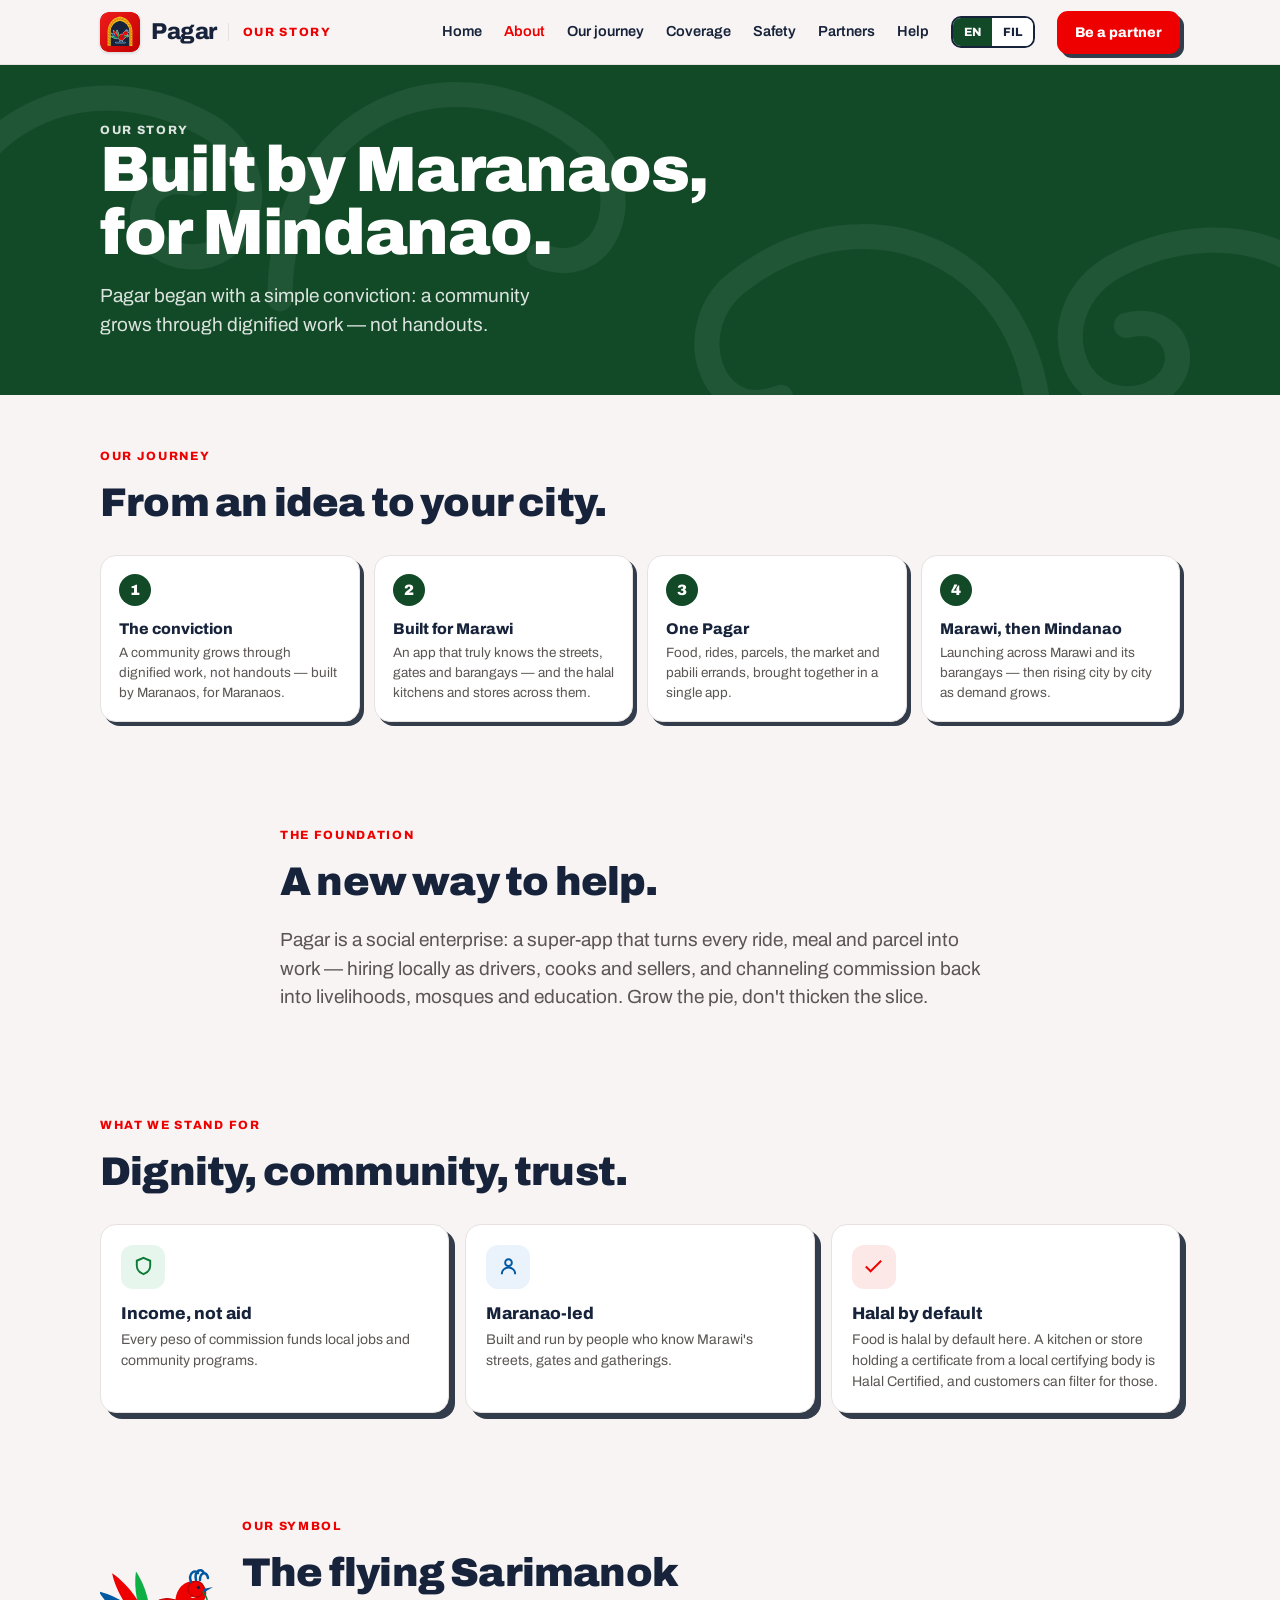
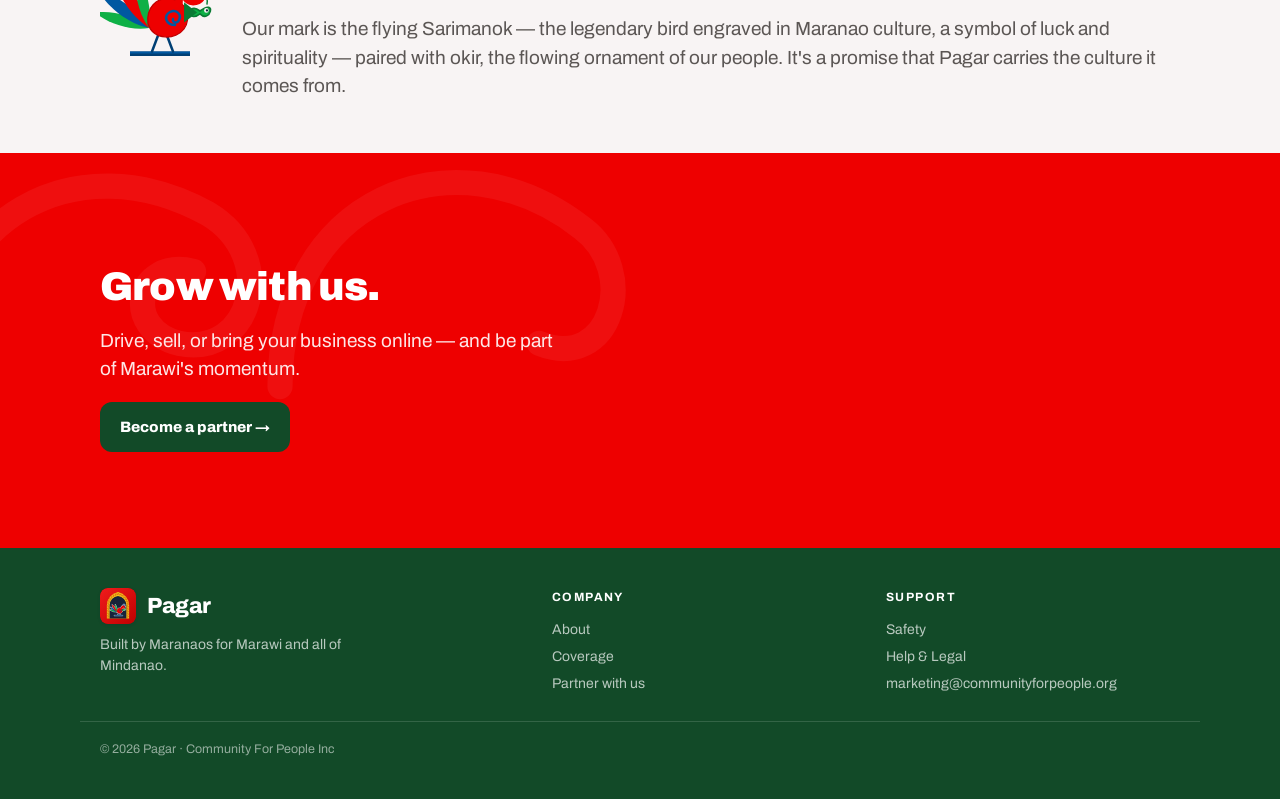
==== about.html @ ba54b7a2 "The site carries the three app icons, and its help text matches the Terms Logo: the header and foote" ====
<!doctype html>
<html lang="en">
<head>
<meta charset="utf-8" />
<meta name="viewport" content="width=device-width, initial-scale=1" />
<meta name="robots" content="index, follow" />
<title>About Pagar — built by Maranaos, for Mindanao</title>
<meta name="description" content="Pagar is a social enterprise super-app born in Marawi — turning every ride and order into dignified income for the community. Our story and mission." />
<!--
  Canonical + social cards. No page on this site had either: a share of any Pagar page
  rendered as a bare URL with no title, description or image, which for a launch being
  promoted on Facebook is the difference between a post that reads as a product and one
  that reads as a link someone pasted.
-->
<link rel="canonical" href="https://community-for-people-inc.github.io/pagar-website/about.html" />
<meta property="og:type" content="website" />
<meta property="og:site_name" content="PAGAR EXPRESS" />
<meta property="og:url" content="https://community-for-people-inc.github.io/pagar-website/about.html" />
<meta property="og:title" content="About Pagar — built by Maranaos, for Mindanao" />
<meta property="og:description" content="Pagar is a social enterprise super-app born in Marawi — turning every ride and order into dignified income for the community. Our story and mission." />
<meta name="twitter:card" content="summary" />
<meta name="twitter:title" content="About Pagar — built by Maranaos, for Mindanao" />
<meta name="twitter:description" content="Pagar is a social enterprise super-app born in Marawi — turning every ride and order into dignified income for the community. Our story and mission." />
<meta property="og:image" content="https://community-for-people-inc.github.io/pagar-website/assets/brand/pagar-icon-512.png" />
<meta property="og:image:alt" content="The PAGAR app icon: the Sarimanok at a torogan doorway" />
<meta name="twitter:image" content="https://community-for-people-inc.github.io/pagar-website/assets/brand/pagar-icon-512.png" />
<link rel="icon" type="image/svg+xml" href="assets/brand/pagar-icon.svg" />
<link rel="icon" type="image/png" sizes="32x32" href="assets/brand/favicon-32.png" />
<link rel="apple-touch-icon" href="assets/brand/apple-touch-icon.png" />
<link rel="preconnect" href="https://fonts.googleapis.com" /><link rel="preconnect" href="https://fonts.gstatic.com" crossorigin />
<link href="https://fonts.googleapis.com/css2?family=Archivo:wght@400;500;600;700;800;900&display=swap" rel="stylesheet" />
<link rel="stylesheet" href="assets/styles.css" />
</head>
<body>
<svg class="sprite" aria-hidden="true">
  <symbol id="sarimanok" viewBox="0 0 240 240">
    <rect x="60" y="205" width="120" height="9" fill="var(--ka-blue-deep)"></rect><rect x="60" y="205" width="120" height="4" fill="var(--ka-blue)"></rect>
    <path d="M118 168 L104 205 M132 168 L146 205" stroke="var(--ka-blue-deep)" stroke-width="5" stroke-linecap="round" fill="none"></path>
    <g transform="translate(98,158)"><g transform="rotate(-74)"><path d="M0,0 C-17,-36 -13,-84 0,-112 C13,-84 17,-36 0,0Z" fill="var(--ka-green)"></path></g><g transform="rotate(-54)"><path d="M0,0 C-18,-40 -14,-92 0,-124 C14,-92 18,-40 0,0Z" fill="var(--ka-blue)"></path></g><g transform="rotate(-34)"><path d="M0,0 C-18,-42 -14,-98 0,-132 C14,-98 18,-42 0,0Z" fill="var(--ka-red)"></path></g><g transform="rotate(-13)"><path d="M0,0 C-16,-38 -12,-86 0,-116 C12,-86 16,-38 0,0Z" fill="var(--ka-green)"></path></g></g>
    <path d="M96 150 C92 118 112 96 142 100 C176 104 182 140 168 160 C152 182 108 184 96 150Z" fill="var(--ka-red)"></path>
    <path d="M96 150 C92 118 112 96 142 100 C176 104 182 140 168 160 C152 182 108 184 96 150Z" fill="none" stroke="var(--ka-red-deep)" stroke-width="2.5"></path>
    <path d="M150 152 C132 152 126 134 140 126 C152 120 164 130 158 142 C154 150 144 148 146 140" fill="none" stroke="var(--ka-blue)" stroke-width="5" stroke-linecap="round"></path>
    <path d="M158 108 C158 88 168 74 184 72 C200 70 208 82 204 94 C200 106 184 108 176 102 C170 98 172 90 178 90" fill="none" stroke="var(--ka-red)" stroke-width="15" stroke-linecap="round"></path>
    <circle cx="192" cy="80" r="16" fill="var(--ka-red)"></circle><circle cx="192" cy="80" r="16" fill="none" stroke="var(--ka-red-deep)" stroke-width="2.5"></circle><circle cx="197" cy="77" r="3.4" fill="var(--ka-ink)"></circle>
    <path d="M182 66 C176 50 188 40 196 48 M192 62 C188 44 202 36 208 48 M200 62 C200 46 214 44 216 58" fill="none" stroke="var(--ka-blue)" stroke-width="5" stroke-linecap="round"></path>
    <path d="M206 80 L226 76 L206 88Z" fill="var(--ka-blue)"></path><path d="M206 86 C214 96 216 104 214 110" fill="none" stroke="var(--ka-green-deep)" stroke-width="3" stroke-linecap="round"></path>
    <g transform="translate(200,124) scale(2.9)"><path d="M0 0 C-9 -7 -9 9 0 2 C7 9 12 -9 0 0Z" fill="var(--ka-green)" stroke="var(--ka-green-deep)" stroke-width="1.1"></path><path d="M-2 1 L-11 -6 L-11 8Z" fill="var(--ka-green-deep)"></path><circle cx="4.4" cy="-0.4" r="1.6" fill="var(--ka-cream)"></circle><circle cx="4.8" cy="-0.4" r="0.8" fill="var(--ka-ink)"></circle></g>
  </symbol>
  <symbol id="okir" viewBox="0 0 100 40"><path d="M2 38 C2 14 22 4 40 14 C50 20 46 34 36 32 C28 30 30 20 38 22 M50 38 C50 12 74 2 92 16 C100 22 96 36 86 32" fill="none" stroke="currentColor" stroke-width="3.5" stroke-linecap="round"></path></symbol>
  <symbol id="sarimanok-flutter" viewBox="0 0 240 240">
    <rect x="60" y="205" width="120" height="9" fill="var(--ka-blue-deep)"></rect><rect x="60" y="205" width="120" height="4" fill="var(--ka-blue)"></rect>
    <path d="M118 168 L104 205 M132 168 L146 205" stroke="var(--ka-blue-deep)" stroke-width="5" stroke-linecap="round" fill="none"></path>
    <g transform="translate(98,158)"><g>
      <animateTransform attributeName="transform" type="rotate" values="-5 0 0;6 0 0;-5 0 0" dur="1.6s" repeatCount="indefinite" calcMode="spline" keyTimes="0;0.5;1" keySplines="0.4 0 0.6 1;0.4 0 0.6 1"></animateTransform>
      <g transform="rotate(-74)"><path d="M0,0 C-17,-36 -13,-84 0,-112 C13,-84 17,-36 0,0Z" fill="var(--ka-green)"></path><path d="M0,-8 C-7,-40 -6,-74 0,-98" stroke="var(--ka-green-deep)" stroke-width="3" fill="none"></path></g>
      <g transform="rotate(-54)"><path d="M0,0 C-18,-40 -14,-92 0,-124 C14,-92 18,-40 0,0Z" fill="var(--ka-blue)"></path><path d="M0,-8 C-8,-44 -7,-82 0,-108" stroke="var(--ka-blue-deep)" stroke-width="3" fill="none"></path></g>
      <g transform="rotate(-34)"><path d="M0,0 C-18,-42 -14,-98 0,-132 C14,-98 18,-42 0,0Z" fill="var(--ka-red)"></path><path d="M0,-8 C-8,-46 -7,-88 0,-116" stroke="var(--ka-red-deep)" stroke-width="3" fill="none"></path></g>
      <g transform="rotate(-13)"><path d="M0,0 C-16,-38 -12,-86 0,-116 C12,-86 16,-38 0,0Z" fill="var(--ka-green)"></path><path d="M0,-8 C-7,-42 -6,-78 0,-102" stroke="var(--ka-green-deep)" stroke-width="3" fill="none"></path></g>
    </g></g>
    <path d="M96 150 C92 118 112 96 142 100 C176 104 182 140 168 160 C152 182 108 184 96 150Z" fill="var(--ka-red)"></path>
    <path d="M96 150 C92 118 112 96 142 100 C176 104 182 140 168 160 C152 182 108 184 96 150Z" fill="none" stroke="var(--ka-red-deep)" stroke-width="2.5"></path>
    <g transform="translate(150,120)"><g>
      <animateTransform attributeName="transform" type="rotate" values="-8 0 0;20 0 0;-8 0 0" dur="0.9s" repeatCount="indefinite" calcMode="spline" keyTimes="0;0.5;1" keySplines="0.35 0 0.5 1;0.35 0 0.5 1"></animateTransform>
      <path d="M0 0 C-30 2 -52 24 -60 54 C-42 46 -24 46 -10 38 C-24 36 -34 32 -20 26 C-6 22 2 12 0 0Z" fill="var(--ka-red-deep)"></path>
      <path d="M-6 8 C-24 16 -40 32 -52 50" stroke="var(--ka-red)" stroke-width="2.5" fill="none" stroke-linecap="round"></path>
    </g></g>
    <path d="M158 108 C158 88 168 74 184 72 C200 70 208 82 204 94 C200 106 184 108 176 102 C170 98 172 90 178 90" fill="none" stroke="var(--ka-red)" stroke-width="15" stroke-linecap="round"></path>
    <circle cx="192" cy="80" r="16" fill="var(--ka-red)"></circle><circle cx="192" cy="80" r="16" fill="none" stroke="var(--ka-red-deep)" stroke-width="2.5"></circle><circle cx="197" cy="77" r="3.4" fill="var(--ka-ink)"></circle>
    <path d="M182 66 C176 50 188 40 196 48 M192 62 C188 44 202 36 208 48 M200 62 C200 46 214 44 216 58" fill="none" stroke="var(--ka-blue)" stroke-width="5" stroke-linecap="round"></path>
    <path d="M206 80 L226 76 L206 88Z" fill="var(--ka-blue)"></path><path d="M206 86 C214 96 216 104 214 110" fill="none" stroke="var(--ka-green-deep)" stroke-width="3" stroke-linecap="round"></path>
    <g transform="translate(200,124) scale(2.9)"><path d="M0 0 C-9 -7 -9 9 0 2 C7 9 12 -9 0 0Z" fill="var(--ka-green)" stroke="var(--ka-green-deep)" stroke-width="1.1"></path><path d="M-2 1 L-11 -6 L-11 8Z" fill="var(--ka-green-deep)"></path><path d="M-4 -2 C-1 -1 -1 3 -4 4" fill="none" stroke="var(--ka-green-deep)" stroke-width="0.8"></path><circle cx="4.4" cy="-0.4" r="1.6" fill="var(--ka-cream)"></circle><circle cx="4.8" cy="-0.4" r="0.8" fill="var(--ka-ink)"></circle></g>
  </symbol>

</svg>

<div class="flybird" aria-hidden="true"><svg viewBox="0 0 240 240"><use href="#sarimanok-flutter"></use></svg></div>

<header class="site"><div class="wrap bar">
  <a class="brand" href="index.html"><img class="brandicon" src="assets/brand/pagar-icon.svg" width="40" height="40" alt="Pagar"><span class="word">Pagar</span><span class="seg">OUR STORY</span></a>
  <nav class="main">
    <a class="navlink" href="index.html" data-en="Home" data-fil="Home">Home</a>
    <a class="navlink" href="about.html" data-en="About" data-fil="Tungkol">About</a>
      <a class="navlink" href="about.html#journey" data-en="Our journey" data-fil="Paglalakbay">Our journey</a>
    <a class="navlink" href="coverage.html" data-en="Coverage" data-fil="Saklaw">Coverage</a>
    <a class="navlink" href="safety.html" data-en="Safety" data-fil="Kaligtasan">Safety</a>
    <a class="navlink" href="partners.html" data-en="Partners" data-fil="Partners">Partners</a>
    <a class="navlink" href="help.html" data-en="Help" data-fil="Tulong">Help</a>
    <div class="langtoggle" role="group" aria-label="Language"><button data-lang="en" aria-pressed="true">EN</button><button data-lang="fil" aria-pressed="false">FIL</button></div>
    <a class="applybtn" href="partners.html#apply" data-en="Be a partner" data-fil="Maging partner">Be a partner</a>
  </nav>
</div></header>

<main>
  <section class="hero ink">
    <div class="okir-bg" aria-hidden="true"><svg><use href="#okir"></use></svg><svg class="two"><use href="#okir"></use></svg></div>
    <div class="wrap inner">
      <div class="eyebrow" style="color:#fff;opacity:.85" data-en="Our story" data-fil="Ang aming kuwento">Our story</div>
      <h1 class="archivo-black" style="max-width:16ch" data-en="Built by Maranaos, for Mindanao." data-fil="Gawa ng mga Maranao, para sa Mindanao.">Built by Maranaos, for Mindanao.</h1>
      <p class="lead" style="color:rgba(255,255,255,.85)" data-en="Pagar began with a simple conviction: a community grows through dignified work — not handouts." data-fil="Nagsimula ang Pagar sa simpleng paniniwala: lumalago ang komunidad sa marangal na trabaho — hindi limos.">Pagar began with a simple conviction: a community grows through dignified work — not handouts.</p>
    </div>
  </section>

  <section class="block" id="journey">
    <div class="wrap">
      <div class="eyebrow" data-en="Our journey" data-fil="Ang aming paglalakbay">Our journey</div>
      <h2 class="sec" data-en="From an idea to your city." data-fil="Mula sa ideya hanggang sa iyong siyudad.">From an idea to your city.</h2>
      <ol class="steps" style="margin-top:22px">
        <li><h4 data-en="The conviction" data-fil="Ang paniniwala">The conviction</h4><p data-en="A community grows through dignified work, not handouts — built by Maranaos, for Maranaos." data-fil="Lumalago ang komunidad sa marangal na trabaho, hindi limos — gawa ng Maranao, para sa Maranao.">A community grows through dignified work, not handouts — built by Maranaos, for Maranaos.</p></li>
        <li><h4 data-en="Built for Marawi" data-fil="Ginawa para sa Marawi">Built for Marawi</h4><p data-en="An app that truly knows the streets, gates and barangays — and the halal kitchens and stores across them." data-fil="App na kabisado ang kalye, gate at barangay — at ang halal na kusina at tindahan sa mga ito.">An app that truly knows the streets, gates and barangays — and the halal kitchens and stores across them.</p></li>
        <li><h4 data-en="One Pagar" data-fil="Isang Pagar">One Pagar</h4><p data-en="Food, rides, parcels, the market and pabili errands, brought together in a single app." data-fil="Pagkain, sakay, padala, palengke at pabili sa isang app.">Food, rides, parcels, the market and pabili errands, brought together in a single app.</p></li>
        <li><h4 data-en="Marawi, then Mindanao" data-fil="Marawi, tapos Mindanao">Marawi, then Mindanao</h4><p data-en="Launching across Marawi and its barangays — then rising city by city as demand grows." data-fil="Ilulunsad sa Marawi at mga barangay — tapos aakyat paisa-isang siyudad.">Launching across Marawi and its barangays — then rising city by city as demand grows.</p></li>
      </ol>
    </div>
  </section>

  <section class="block">
    <div class="wrap" style="max-width:760px">
      <div class="eyebrow" data-en="The foundation" data-fil="Ang pundasyon">The foundation</div>
      <h2 class="sec" data-en="A new way to help." data-fil="Bagong paraan para tumulong.">A new way to help.</h2>
      <p class="lead" style="margin-top:14px;max-width:none" data-en="Pagar is a social enterprise: a super-app that turns every ride, meal and parcel into work — hiring locally as drivers, cooks and sellers, and channeling commission back into livelihoods, mosques and education. Grow the pie, don't thicken the slice." data-fil="Ang Pagar ay social enterprise: isang super-app na ginagawang trabaho ang bawat sakay, pagkain at padala — nagbibigay-trabaho sa lokal bilang driver, kusinero at seller, at ibinabalik ang komisyon sa kabuhayan, mosque at edukasyon. Palakihin ang pie, huwag lang laparin ang hiwa.">Pagar is a social enterprise: a super-app that turns every ride, meal and parcel into work — hiring locally as drivers, cooks and sellers, and channeling commission back into livelihoods, mosques and education. Grow the pie, don't thicken the slice.</p>
    </div>
  </section>

  <section class="block light">
    <div class="wrap">
      <div class="eyebrow" data-en="What we stand for" data-fil="Ang aming paninindigan">What we stand for</div>
      <h2 class="sec" data-en="Dignity, community, trust." data-fil="Dignidad, komunidad, tiwala.">Dignity, community, trust.</h2>
      <div class="grid c3 mt22">
        <div class="card"><div class="ic g"><svg viewBox="0 0 24 24" fill="none" stroke="currentColor" stroke-width="2"><path d="M12 3l7 3v5c0 4.5-3 7.5-7 9-4-1.5-7-4.5-7-9V6z"/></svg></div><h3 data-en="Income, not aid" data-fil="Kita, hindi limos">Income, not aid</h3><p data-en="Every peso of commission funds local jobs and community programs." data-fil="Bawat pisong komisyon ay pumopondo sa lokal na trabaho at programa.">Every peso of commission funds local jobs and community programs.</p></div>
        <div class="card"><div class="ic"><svg viewBox="0 0 24 24" fill="none" stroke="currentColor" stroke-width="2"><circle cx="12" cy="8" r="3.5"/><path d="M5 20a7 7 0 0 1 14 0"/></svg></div><h3 data-en="Maranao-led" data-fil="Pinamumunuan ng Maranao">Maranao-led</h3><p data-en="Built and run by people who know Marawi's streets, gates and gatherings." data-fil="Gawa at pinapatakbo ng mga nakakakilala sa Marawi.">Built and run by people who know Marawi's streets, gates and gatherings.</p></div>
        <!-- 🛑 "Halal Certified" is a PRODUCT STATUS, not a description — a merchant earns it by
             holding a certificate from a local certifying body, and the app has a "Halal Certified only"
             filter built on it. Owner, 2026-09-23: keep it in English in every language. Do NOT translate
             it in data-fil (no "sertipikadong halal", no "beripikado"). The surrounding sentence is
             translated as normal; only the status name is fixed. -->
        <div class="card"><div class="ic r"><svg viewBox="0 0 24 24" fill="none" stroke="currentColor" stroke-width="2"><path d="M20 6 9 17l-5-5"/></svg></div><h3 data-en="Halal by default" data-fil="Halal bilang default">Halal by default</h3><p data-en="Food is halal by default here. A kitchen or store holding a certificate from a local certifying body is Halal Certified, and customers can filter for those." data-fil="Halal ang pagkain dito bilang default. Ang kusina o tindahan na may sertipiko mula sa lokal na certifying body ay Halal Certified, at maaari itong i-filter ng customer.">Food is halal by default here. A kitchen or store holding a certificate from a local certifying body is Halal Certified, and customers can filter for those.</p></div>
      </div>
    </div>
  </section>

  <section class="block">
    <div class="wrap" style="display:flex;gap:22px;align-items:center;flex-wrap:wrap">
      <svg width="120" height="120" style="flex:0 0 auto" aria-label="Sarimanok"><use href="#sarimanok"></use></svg>
      <div style="flex:1;min-width:260px">
        <div class="eyebrow" data-en="Our symbol" data-fil="Ang aming simbolo">Our symbol</div>
        <h2 class="sec" data-en="The flying Sarimanok" data-fil="Ang lumilipad na Sarimanok">The flying Sarimanok</h2>
        <p class="lead" style="margin-top:12px;max-width:none" data-en="Our mark is the flying Sarimanok — the legendary bird engraved in Maranao culture, a symbol of luck and spirituality — paired with okir, the flowing ornament of our people. It's a promise that Pagar carries the culture it comes from." data-fil="Ang aming simbolo ay ang lumilipad na Sarimanok — ang maalamat na ibong nakaukit sa kultura ng Maranao, sagisag ng suwerte at espirituwalidad — kasama ang okir, ang tradisyunal na disenyo ng aming lahi. Pangako ito na dala ng Pagar ang kultura nito.">Our mark is the flying Sarimanok — the legendary bird engraved in Maranao culture, a symbol of luck and spirituality — paired with okir, the flowing ornament of our people. It's a promise that Pagar carries the culture it comes from.</p>
      </div>
    </div>
  </section>

  <section class="hero red block">
    <div class="okir-bg" aria-hidden="true"><svg><use href="#okir"></use></svg></div>
    <div class="wrap inner" style="padding:44px 20px">
      <h2 class="sec" style="color:#fff" data-en="Grow with us." data-fil="Lumago kasama kami.">Grow with us.</h2>
      <p class="lead" style="color:rgba(255,255,255,.9);margin-top:10px" data-en="Drive, sell, or bring your business online — and be part of Marawi's momentum." data-fil="Magmaneho, magbenta, o dalhin ang negosyo online — maging bahagi ng paglago ng Marawi.">Drive, sell, or bring your business online — and be part of Marawi's momentum.</p>
      <p style="margin-top:18px"><a class="btn btn-ink" href="partners.html#apply" data-en="Become a partner →" data-fil="Maging partner →">Become a partner →</a></p>
    </div>
  </section>
</main>

<footer class="site">
  <div class="wrap cols">
    <div><div class="brand" style="margin-bottom:10px"><img class="brandicon" src="assets/brand/pagar-icon.svg" width="36" height="36" alt="Pagar"><span class="word">Pagar</span></div><p style="max-width:32ch" data-en="Built by Maranaos for Marawi and all of Mindanao." data-fil="Gawa ng mga Maranao para sa Marawi at buong Mindanao.">Built by Maranaos for Marawi and all of Mindanao.</p></div>
    <div><h5 data-en="Company" data-fil="Kompanya">Company</h5><a href="about.html" data-en="About" data-fil="Tungkol">About</a><a href="coverage.html" data-en="Coverage" data-fil="Saklaw">Coverage</a><a href="partners.html" data-en="Partner with us" data-fil="Maging partner">Partner with us</a></div>
    <div><h5 data-en="Support" data-fil="Suporta">Support</h5><a href="safety.html" data-en="Safety" data-fil="Kaligtasan">Safety</a><a href="help.html" data-en="Help & Legal" data-fil="Tulong at Legal">Help &amp; Legal</a><a href="mailto:marketing@communityforpeople.org?subject=PAGAR%20EXPRESS%20enquiry">marketing@communityforpeople.org</a></div>
  </div>
  <div class="wrap legal"><span>© 2026 Pagar · Community For People Inc</span></div>
</footer>
<script src="assets/pagar.js"></script>
</body>
</html>
---- assets/styles.css ----
/* ===========================================================================
   PAGAR website — shared brand stylesheet (single source of truth).
   Identity preserved from marketing's design: Sarimanok + okir, Archivo,
   red-dominant palette, hard offset shadows. Used by every page.
   =========================================================================== */
:root{
  --ka-bg:#f3f2f2; --ka-cream:#f8f4f4; --ka-ink:#17233a; --ka-ink-soft:#5b5654; --ka-forest:#124a28; --ka-gold:#f4b60e;
  --ka-line:#e7e2e0; --ka-blue:#0058a1; --ka-blue-deep:#003f74;
  --ka-green:#0eb046; --ka-green-deep:#0a7a34; --ka-red:#ee0000; --ka-red-deep:#c00000;
  --ka-orange:#f8643a; /* okir orange, sampled from the Sarimanok Sports Stadium mural, Marawi */
  --sh:6px 6px 0 rgba(17,29,45,.85); --sh-sm:4px 4px 0 rgba(17,29,45,.85);
  --maxw:1120px; font-synthesis:none;
}
*{box-sizing:border-box;margin:0;padding:0}
html{-webkit-text-size-adjust:100%;scroll-behavior:smooth}
body{font-family:"Archivo",system-ui,-apple-system,Segoe UI,Roboto,sans-serif;color:var(--ka-ink);background:var(--ka-cream);line-height:1.5;-webkit-font-smoothing:antialiased}
svg.sprite{position:absolute;width:0;height:0;overflow:hidden}
img{max-width:100%;display:block}
a{color:inherit}
.wrap{width:100%;max-width:var(--maxw);margin:0 auto;padding:0 20px}
.hidden{display:none!important}
.archivo-black{font-weight:900;letter-spacing:-.02em;line-height:.98;text-wrap:balance}
.eyebrow{text-transform:uppercase;letter-spacing:.14em;font-size:12px;font-weight:800;color:var(--ka-red)}
.eyebrow.blue{color:var(--ka-blue)} .eyebrow.green{color:var(--ka-green-deep)}
h2.sec{font-weight:900;font-size:clamp(26px,4.4vw,40px);letter-spacing:-.02em;margin-top:8px;text-wrap:balance}
p.lead{font-size:clamp(16px,2.3vw,19px);color:var(--ka-ink-soft);max-width:46ch}
.center{text-align:center} .mt8{margin-top:8px} .mt22{margin-top:22px}

/* header */
header.site{position:sticky;top:0;z-index:50;background:var(--ka-cream);border-bottom:1px solid var(--ka-line)}
.bar{display:flex;align-items:center;gap:14px;height:64px}
.brand{display:flex;align-items:center;gap:11px;text-decoration:none}
.brand .word{font-weight:800;font-size:23px;letter-spacing:-.02em;color:var(--ka-ink)}
.brand .seg{color:var(--ka-red);font-weight:800;font-size:12px;letter-spacing:.14em;padding-left:14px;border-left:1px solid var(--ka-line)}
nav.main{margin-left:auto;display:flex;align-items:center;gap:22px}
nav.main a.navlink{text-decoration:none;color:var(--ka-ink);font-weight:600;font-size:14.5px}
nav.main a.navlink:hover{color:var(--ka-red)}
nav.main a.navlink[aria-current]{color:var(--ka-red)}
.applybtn{background:var(--ka-red);color:#fff;text-decoration:none;font-weight:800;font-size:14px;padding:11px 18px;border-radius:11px;box-shadow:var(--sh-sm)}
.langtoggle{display:inline-flex;border:2px solid var(--ka-ink);border-radius:10px;overflow:hidden}
.langtoggle button{border:0;background:#fff;padding:7px 11px;font-weight:800;font-size:12px;cursor:pointer;color:var(--ka-ink);font-family:inherit}
.langtoggle button[aria-pressed="true"]{background:var(--ka-forest);color:#fff}
@media (max-width:900px){nav.main .navlink,.brand .seg{display:none}}

/* buttons */
.btn{border:0;cursor:pointer;font-family:inherit;font-weight:800;font-size:15px;padding:14px 20px;border-radius:12px;text-decoration:none;display:inline-block}
.btn-red{background:var(--ka-red);color:#fff;box-shadow:var(--sh-sm)}
.btn-ink{background:var(--ka-forest);color:#fff}
.btn-ghost{background:#fff;color:var(--ka-ink);border:2px solid var(--ka-line)}
.bigcta{display:inline-block;background:var(--ka-red);color:#fff;text-decoration:none;font-weight:800;font-size:16px;padding:15px 26px;border-radius:13px;box-shadow:var(--sh);border:0;cursor:pointer;font-family:inherit}

/* hero variants */
.hero{position:relative;overflow:hidden}
.hero.ink{background:var(--ka-forest);color:#fff}
.hero.red{background:var(--ka-red);color:#fff}
.hero .okir-bg{position:absolute;inset:0;color:rgba(255,255,255,.06);pointer-events:none}
.hero .okir-bg svg{position:absolute;width:720px;height:288px;left:-80px;top:-40px}
.hero .okir-bg svg.two{left:auto;right:-120px;top:auto;bottom:-60px;transform:scaleX(-1)}
.hero .inner{position:relative;padding:56px 20px}
.hero h1{font-size:clamp(34px,7vw,64px)}
.hero .lead{margin-top:18px;color:rgba(255,255,255,.85);max-width:42ch}
.pill{display:inline-flex;align-items:center;gap:8px;background:rgba(255,255,255,.14);border:1px solid rgba(255,255,255,.2);color:#fff;border-radius:999px;padding:7px 14px;font-size:12px;font-weight:800;letter-spacing:.1em;text-transform:uppercase}
.pill .dot{width:8px;height:8px;border-radius:99px;background:#fff;animation:pulse 2s infinite}
@keyframes pulse{0%,100%{opacity:1}50%{opacity:.35}}
.highlight{background:var(--ka-forest);color:#fff;padding:2px 8px;box-decoration-break:clone;-webkit-box-decoration-break:clone}
.hero.red .highlight{background:var(--ka-forest)}

/* stat row */
.stats{display:flex;gap:0;margin-top:30px;flex-wrap:wrap}
.stats .stat{padding-right:26px;margin-right:26px;border-right:1px solid rgba(255,255,255,.18)}
.stats .stat:last-child{border-right:0}
.stats .n{font-weight:900;font-size:30px;letter-spacing:-.02em}
.stats .l{text-transform:uppercase;letter-spacing:.1em;font-size:11px;color:rgba(255,255,255,.66);font-weight:700;margin-top:2px}
.stats.dark .l{color:var(--ka-ink-soft)} .stats.dark .stat{border-color:var(--ka-line)}

/* sections + cards */
section.block{padding:52px 0}
section.light{background:var(--ka-cream)}
section.white{background:#fff}
.grid{display:grid;gap:16px}
@media (min-width:640px){.grid.c2{grid-template-columns:1fr 1fr}.grid.c3{grid-template-columns:repeat(3,1fr)}.grid.c4{grid-template-columns:repeat(4,1fr)}.grid.c5{grid-template-columns:repeat(3,1fr)}}
@media (min-width:1024px){.grid.c5{grid-template-columns:repeat(5,1fr)}}
.card{background:#fff;border:1px solid var(--ka-line);border-radius:16px;padding:20px;box-shadow:var(--sh)}
.card .ic{width:44px;height:44px;border-radius:12px;display:grid;place-items:center;margin-bottom:12px;background:#eaf2fb;color:var(--ka-blue)}
.card .ic.g{background:#e7f6ec;color:var(--ka-green-deep)} .card .ic.r{background:#fde8e8;color:var(--ka-red)}
.card .ic svg{width:23px;height:23px}
.card h3{font-weight:800;font-size:17px;margin-bottom:3px}
.card p{color:var(--ka-ink-soft);font-size:14px}
/* App icons: direction E "Sarimanok journeys" (3 Nov 2026), built by delivery-app scripts/export-app-icons.py. */
.brandicon{display:block;flex:0 0 auto;border-radius:22%;box-shadow:0 1px 3px rgba(23,35,58,.18)}
.appcard{display:flex;gap:16px;align-items:flex-start;background:#fff;border:1px solid var(--ka-line);border-radius:20px;padding:18px;box-shadow:var(--sh)}
.appcard img{flex:0 0 auto;width:88px;height:88px;border-radius:22%;box-shadow:0 6px 16px rgba(23,35,58,.2)}
.appcard b{display:block;font-weight:900;font-size:18px;letter-spacing:-.01em}
.appcard .who{display:block;margin-top:2px;font-size:11.5px;font-weight:800;letter-spacing:.12em;text-transform:uppercase}
.appcard .who.r{color:var(--ka-red)} .appcard .who.b{color:var(--ka-blue)} .appcard .who.g{color:var(--ka-green-deep)}
.appcard p{color:var(--ka-ink-soft);font-size:14px;margin-top:6px}
.appcard a{display:inline-block;margin-top:8px;font-weight:800;font-size:14px;color:var(--ka-ink)}
/* Service tiles (assets/services/*.svg) on a white card, the only ground the tiles' white ring blends
   into. Tile beside the text on phones, above it from 640px. */
.svc{display:flex;align-items:center;gap:16px;background:#fff;color:var(--ka-ink);border:1px solid var(--ka-line);border-radius:20px;padding:14px;box-shadow:var(--sh)}
.svc .tile{display:block;flex:none;width:96px;height:96px}
.svc b{font-weight:800;font-size:19px;letter-spacing:-.015em} .svc span{display:inline-block;margin-top:2px;font-size:13px;color:var(--ka-ink-soft)}
@media (min-width:640px){.svc{flex-direction:column;gap:14px;text-align:center;padding:14px 14px 20px}.svc .tile{width:120px;height:120px}.svc b{font-size:21px}}

/* steps / reqs / list ticks */
ol.steps{list-style:none;counter-reset:s;display:grid;gap:14px}
@media (min-width:760px){ol.steps{grid-template-columns:repeat(4,1fr)}}
ol.steps li{counter-increment:s;background:#fff;border:1px solid var(--ka-line);border-radius:16px;padding:18px;box-shadow:var(--sh-sm)}
ol.steps li::before{content:counter(s);display:grid;place-items:center;width:32px;height:32px;border-radius:99px;background:var(--ka-forest);color:#fff;font-weight:900;font-size:15px;margin-bottom:11px}
ol.steps li h4{font-weight:800;font-size:15.5px} ol.steps li p{color:var(--ka-ink-soft);font-size:13.5px;margin-top:2px}
ul.reqs{list-style:none;display:grid;gap:12px} @media (min-width:640px){ul.reqs{grid-template-columns:1fr 1fr}}
ul.reqs li,ul.checks li{display:flex;gap:13px;align-items:flex-start;background:#fff;border:1px solid var(--ka-line);border-radius:12px;padding:14px 16px;box-shadow:var(--sh-sm)}
.tick{flex:0 0 auto;width:26px;height:26px;border-radius:8px;background:var(--ka-green);display:grid;place-items:center}
.tick svg{width:15px;height:15px;color:#fff}
ul.reqs b,ul.checks b{display:block;font-size:15px;font-weight:800} ul.reqs span,ul.checks span{color:var(--ka-ink-soft);font-size:13px}
.note{margin-top:16px;background:#fff7e6;border:1px solid #f3ddad;color:#7a5b12;border-radius:12px;padding:13px 15px;font-size:14px}

/* testimonials */
.tgrid{display:grid;gap:18px} @media (min-width:720px){.tgrid{grid-template-columns:1fr 1fr}}
.tcard{position:relative;background:#fff;border:1px solid var(--ka-line);border-radius:16px;padding:24px;box-shadow:var(--sh);overflow:hidden}
.tcard .okir-wm{position:absolute;right:-30px;bottom:-24px;width:220px;color:rgba(18,74,40,.06);pointer-events:none}
.tcard .qm{font-weight:900;font-size:44px;line-height:.6;color:var(--ka-red)}
.tcard p{font-size:18px;font-weight:600;margin:8px 0 16px;text-wrap:pretty}
.tcard .who{display:flex;align-items:center;gap:10px}
.tcard .who svg{width:28px;height:28px}
.tcard .who b{font-weight:800;font-size:14.5px;display:block} .tcard .who span{color:var(--ka-ink-soft);font-size:13px}

/* FAQ / accordion */
details.faq{background:#fff;border:1px solid var(--ka-line);border-radius:12px;padding:2px 18px;margin-bottom:10px;box-shadow:var(--sh-sm)}
details.faq summary{cursor:pointer;list-style:none;font-weight:800;font-size:15.5px;padding:15px 0;display:flex;justify-content:space-between;gap:12px;align-items:center}
details.faq summary::-webkit-details-marker{display:none}
details.faq .chev{color:var(--ka-red);transition:transform .2s}
details.faq[open] .chev{transform:rotate(180deg)}
details.faq p{padding:0 0 16px;color:var(--ka-ink-soft);font-size:14.5px}

/* simple input (waitlist / coverage) */
.inrow{display:flex;gap:10px;flex-wrap:wrap;max-width:520px}
.inrow input{flex:1;min-width:180px;font-family:inherit;font-size:16px;border:2px solid var(--ka-ink);border-radius:12px;padding:13px 14px;background:#fff;color:var(--ka-ink);outline:none}
.fine{font-size:12.5px;color:rgba(255,255,255,.7);margin-top:10px} .fine.dark{color:var(--ka-ink-soft)}
.okmsg{margin-top:12px;font-weight:700}

/* footer */
footer.site{background:var(--ka-forest);color:rgba(255,255,255,.7);padding:40px 0;font-size:14px}
footer.site .cols{display:grid;gap:22px 40px;grid-template-columns:1fr}
@media (min-width:720px){footer.site .cols{grid-template-columns:1.4fr 1fr 1fr}}
footer.site .word{color:#fff;font-weight:800;font-size:22px;letter-spacing:-.02em}
footer.site h5{color:#fff;font-size:12px;text-transform:uppercase;letter-spacing:.12em;margin-bottom:10px}
footer.site a{color:rgba(255,255,255,.7);text-decoration:none;display:block;padding:3px 0}
footer.site a:hover{color:#fff}
footer.site .legal{margin-top:24px;padding-top:18px;border-top:1px solid rgba(255,255,255,.14);font-size:12.5px;color:rgba(255,255,255,.55)}

/* fly-across Sarimanok intro (all pages) */
@keyframes kaFly{0%{transform:translate(-24vw,42vh) rotate(-8deg) scale(.7);opacity:0}12%{opacity:1}28%{transform:translate(20vw,14vh) rotate(4deg) scale(1)}52%{transform:translate(50vw,40vh) rotate(-3deg) scale(1.05)}76%{transform:translate(80vw,12vh) rotate(5deg) scale(1)}92%{opacity:1}100%{transform:translate(122vw,36vh) rotate(-6deg) scale(.72);opacity:0}}
.flybird{position:fixed;top:0;left:0;width:118px;height:118px;z-index:70;pointer-events:none;opacity:0;animation:kaFly 5.6s cubic-bezier(.4,0,.6,1) .4s infinite}
@media(prefers-reduced-motion:reduce){.flybird{display:none}}
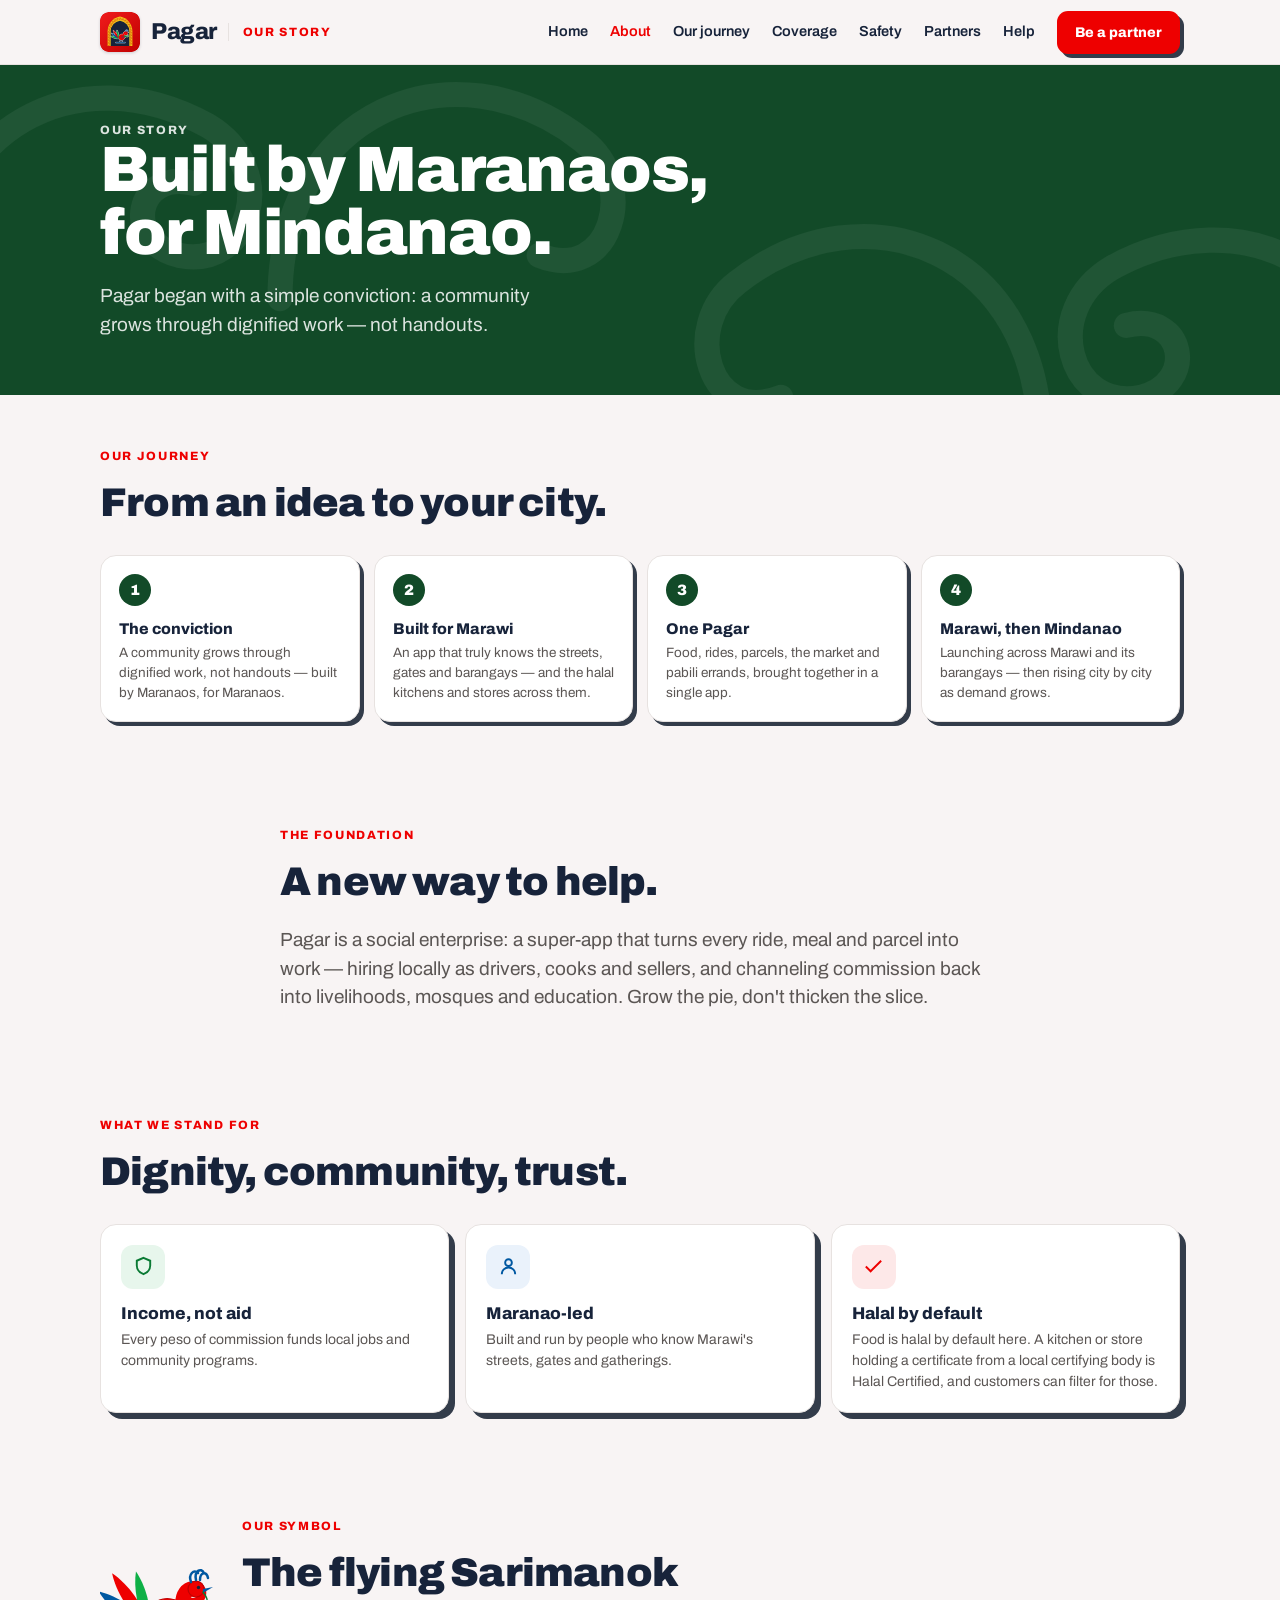
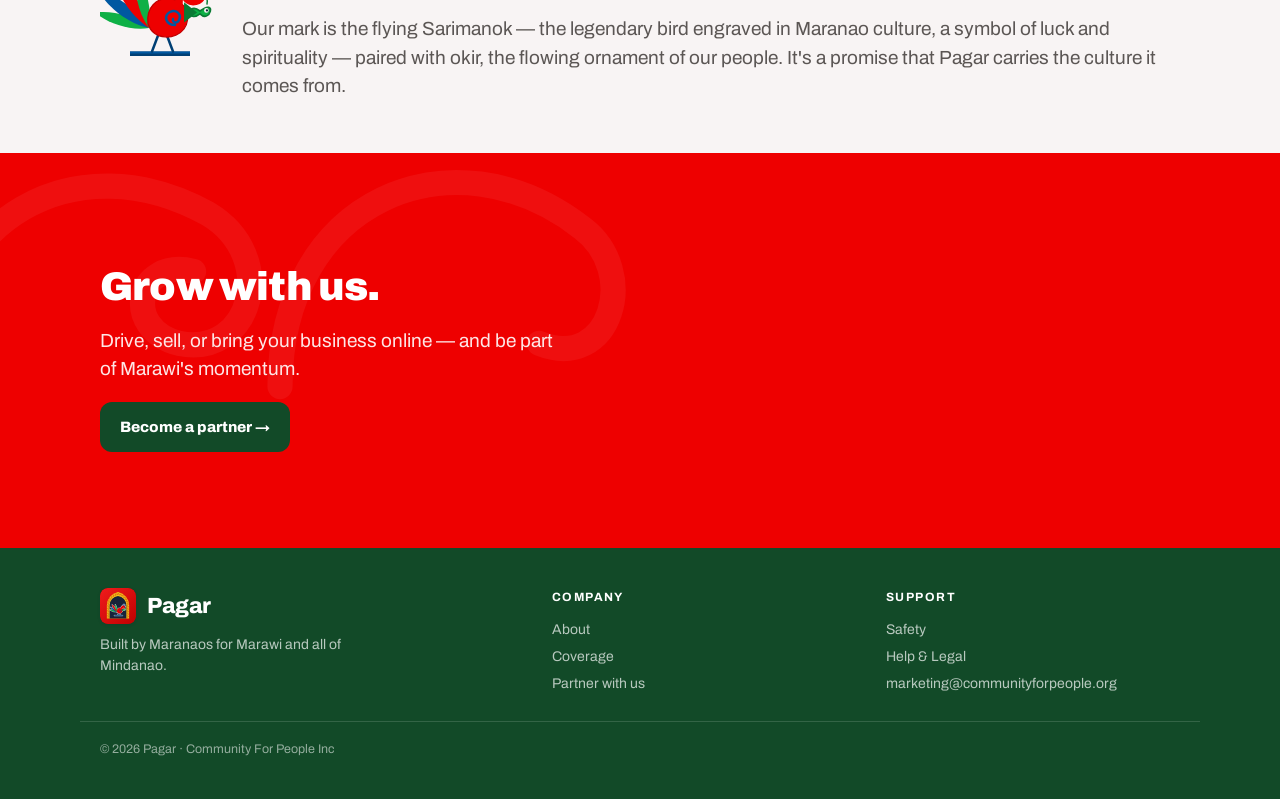
==== commit 23ed5228: "partners.html#apply opens on the form heading, not under the header partners.html carries its own in" ====
--- a/about.html
+++ b/about.html
@@ -168,5 +168,6 @@
   <div class="wrap legal"><span>© 2026 Pagar · Community For People Inc</span></div>
 </footer>
 <script src="assets/pagar.js"></script>
+<script src="assets/hash-target.js"></script>
 </body>
 </html>
--- a/assets/styles.css
+++ b/assets/styles.css
@@ -12,7 +12,7 @@
   --maxw:1120px; font-synthesis:none;
 }
 *{box-sizing:border-box;margin:0;padding:0}
-html{-webkit-text-size-adjust:100%;scroll-behavior:smooth}
+html{-webkit-text-size-adjust:100%;scroll-behavior:smooth;scroll-padding-top:72px} /* header.site is sticky and 65px tall: every #anchor jump stops below it */
 body{font-family:"Archivo",system-ui,-apple-system,Segoe UI,Roboto,sans-serif;color:var(--ka-ink);background:var(--ka-cream);line-height:1.5;-webkit-font-smoothing:antialiased}
 svg.sprite{position:absolute;width:0;height:0;overflow:hidden}
 img{max-width:100%;display:block}
@@ -40,6 +40,7 @@
 .langtoggle{display:inline-flex;border:2px solid var(--ka-ink);border-radius:10px;overflow:hidden}
 .langtoggle button{border:0;background:#fff;padding:7px 11px;font-weight:800;font-size:12px;cursor:pointer;color:var(--ka-ink);font-family:inherit}
 .langtoggle button[aria-pressed="true"]{background:var(--ka-forest);color:#fff}
+html:not(.fil-on) .langtoggle{display:none} /* FIL_ON in pagar.js */
 @media (max-width:900px){nav.main .navlink,.brand .seg{display:none}}
 
 /* buttons */
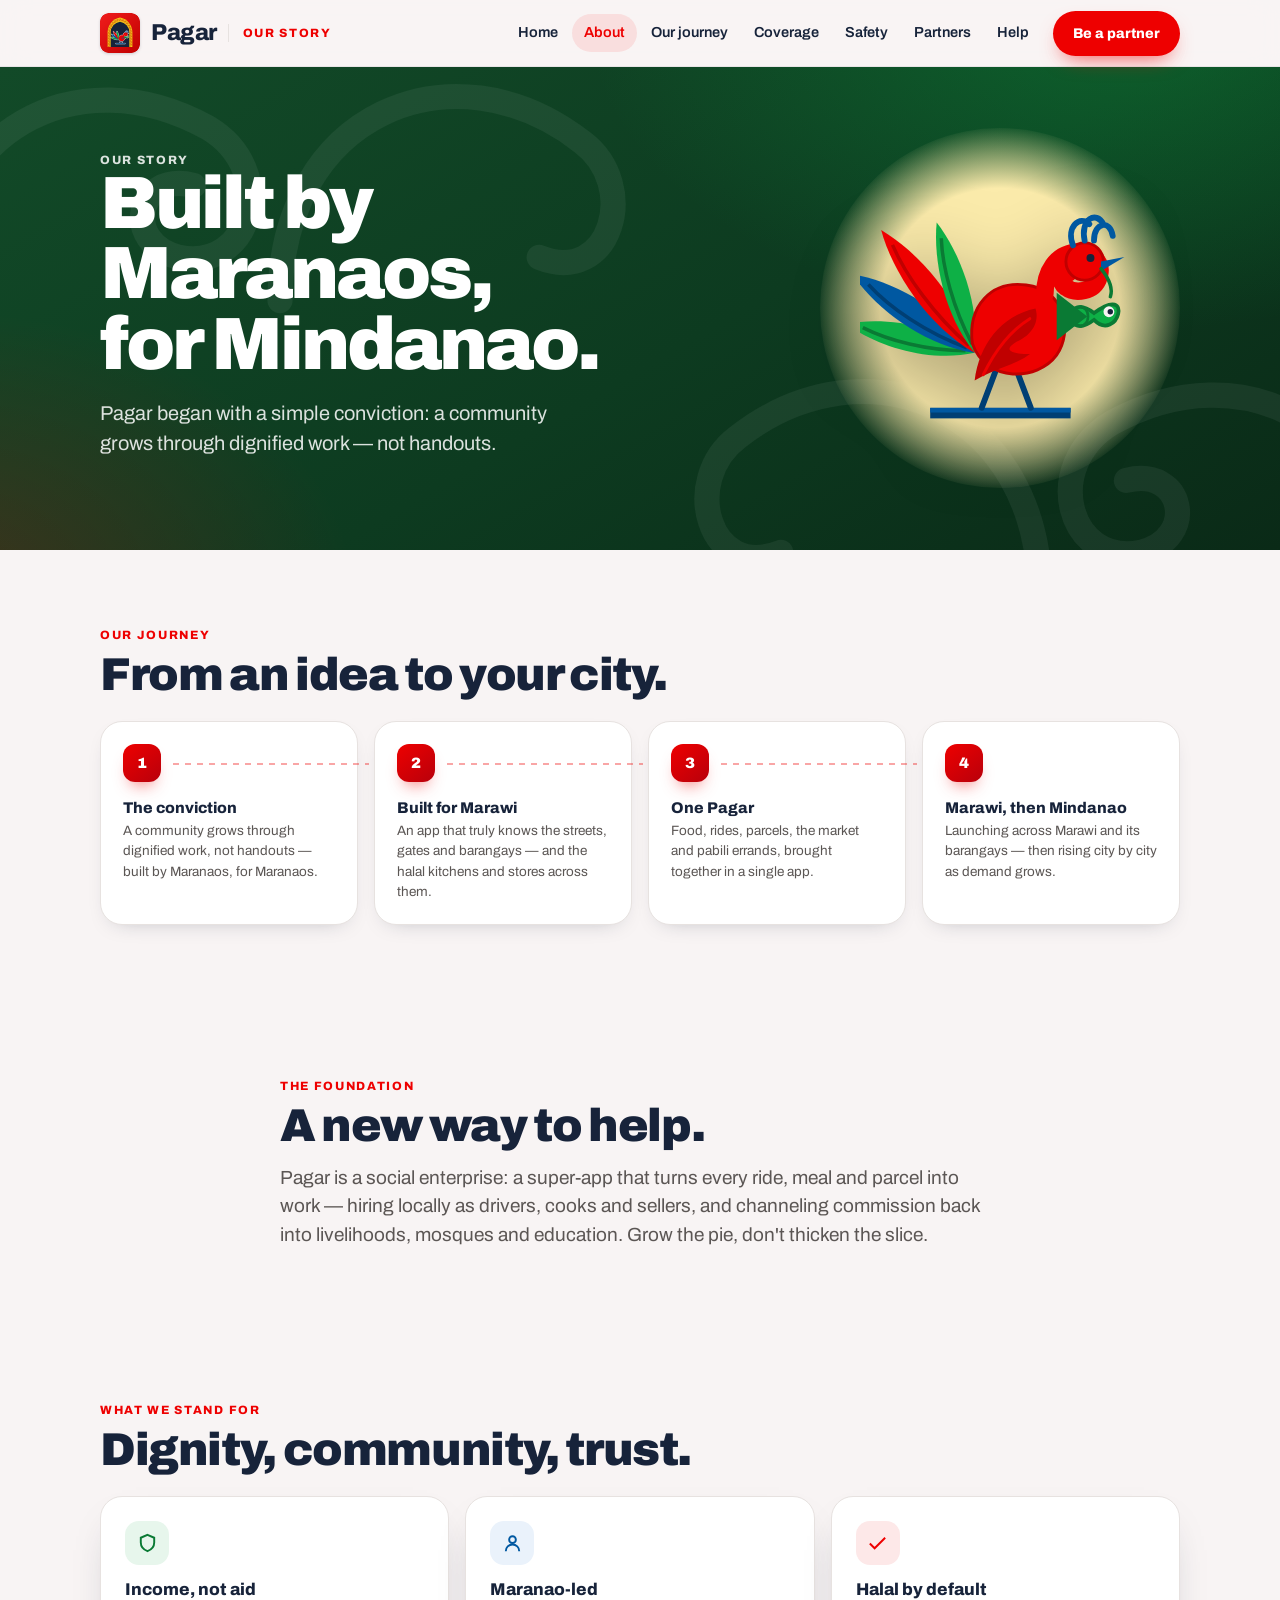
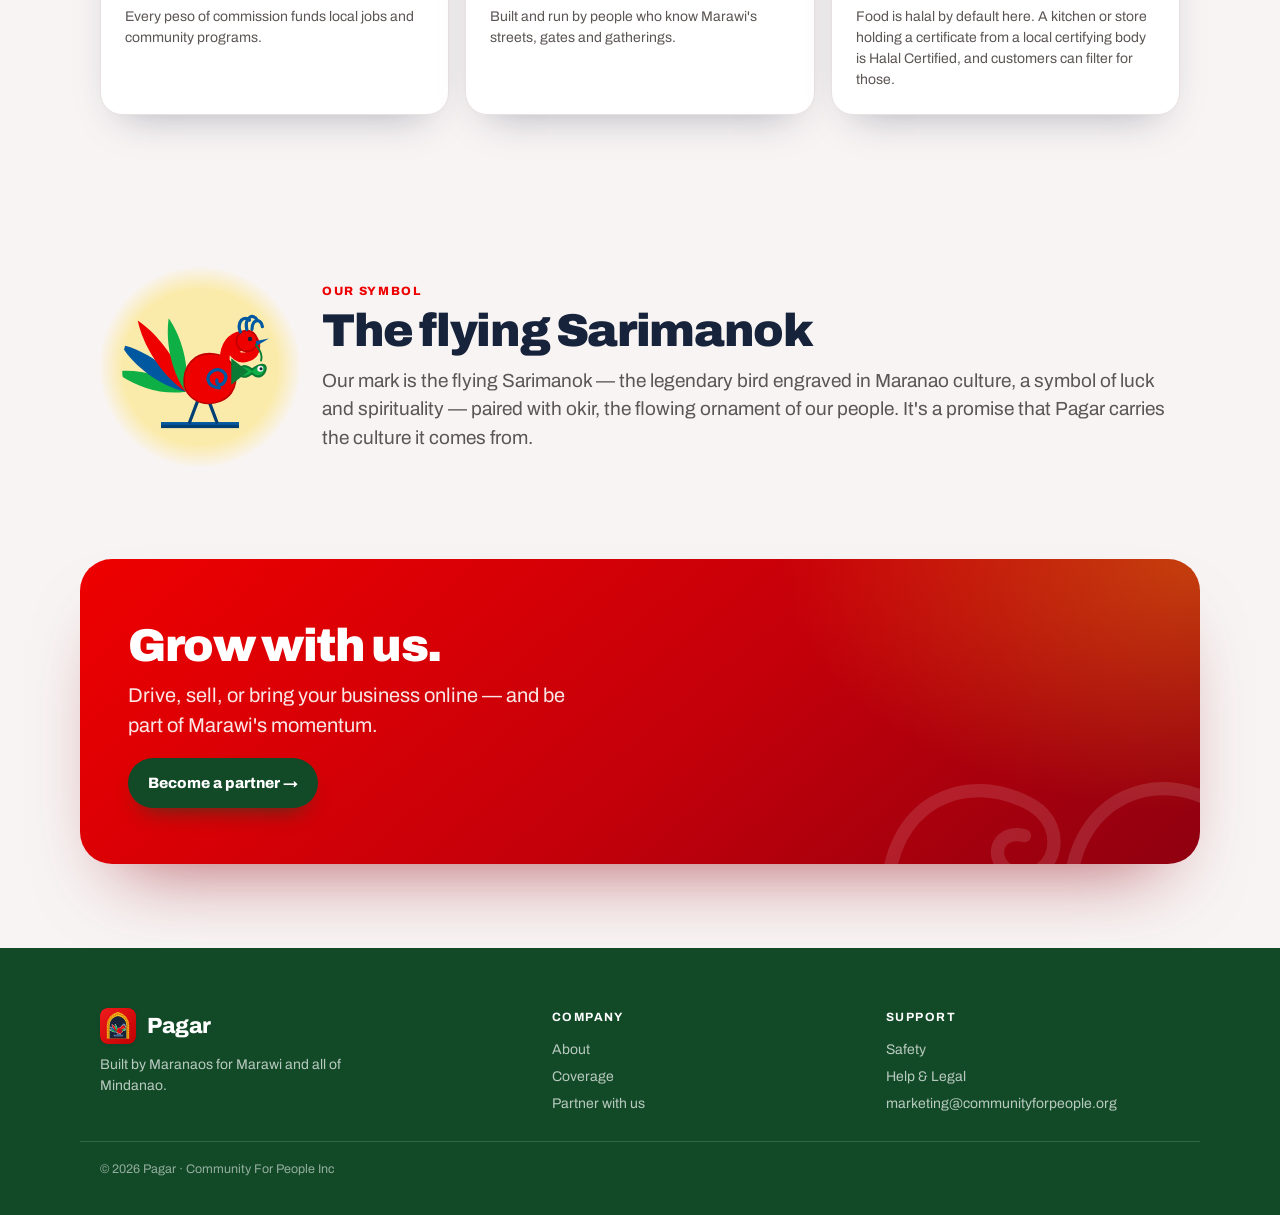
==== commit c9885378: "Modern redesign of all six pages, keeping all existing content Presentation only: every text, link a" ====
--- a/about.html
+++ b/about.html
@@ -93,6 +93,7 @@
 <main>
   <section class="hero ink">
     <div class="okir-bg" aria-hidden="true"><svg><use href="#okir"></use></svg><svg class="two"><use href="#okir"></use></svg></div>
+    <div class="heroart disc" aria-hidden="true"><svg viewBox="0 0 240 240"><use href="#sarimanok-flutter"></use></svg></div>
     <div class="wrap inner">
       <div class="eyebrow" style="color:#fff;opacity:.85" data-en="Our story" data-fil="Ang aming kuwento">Our story</div>
       <h1 class="archivo-black" style="max-width:16ch" data-en="Built by Maranaos, for Mindanao." data-fil="Gawa ng mga Maranao, para sa Mindanao.">Built by Maranaos, for Mindanao.</h1>
@@ -169,5 +170,6 @@
 </footer>
 <script src="assets/pagar.js"></script>
 <script src="assets/hash-target.js"></script>
+<script src="assets/nav.js"></script>
 </body>
 </html>
--- a/assets/styles.css
+++ b/assets/styles.css
@@ -8,11 +8,11 @@
   --ka-line:#e7e2e0; --ka-blue:#0058a1; --ka-blue-deep:#003f74;
   --ka-green:#0eb046; --ka-green-deep:#0a7a34; --ka-red:#ee0000; --ka-red-deep:#c00000;
   --ka-orange:#f8643a; /* okir orange, sampled from the Sarimanok Sports Stadium mural, Marawi */
-  --sh:6px 6px 0 rgba(17,29,45,.85); --sh-sm:4px 4px 0 rgba(17,29,45,.85);
+  --sh:0 18px 40px -22px rgba(23,35,58,.38); --sh-sm:0 8px 22px -14px rgba(23,35,58,.34); /* soft shadows (17 Nov 2026); were hard 6px/4px offsets */
   --maxw:1120px; font-synthesis:none;
 }
 *{box-sizing:border-box;margin:0;padding:0}
-html{-webkit-text-size-adjust:100%;scroll-behavior:smooth;scroll-padding-top:72px} /* header.site is sticky and 65px tall: every #anchor jump stops below it */
+html{-webkit-text-size-adjust:100%;scroll-behavior:smooth;scroll-padding-top:76px} /* header.site is sticky and 67px tall: every #anchor jump stops below it */
 body{font-family:"Archivo",system-ui,-apple-system,Segoe UI,Roboto,sans-serif;color:var(--ka-ink);background:var(--ka-cream);line-height:1.5;-webkit-font-smoothing:antialiased}
 svg.sprite{position:absolute;width:0;height:0;overflow:hidden}
 img{max-width:100%;display:block}
@@ -27,16 +27,18 @@
 .center{text-align:center} .mt8{margin-top:8px} .mt22{margin-top:22px}
 
 /* header */
-header.site{position:sticky;top:0;z-index:50;background:var(--ka-cream);border-bottom:1px solid var(--ka-line)}
-.bar{display:flex;align-items:center;gap:14px;height:64px}
+/* Frosted sticky bar (17 Nov 2026): same items, pill-shaped links, soft red button. */
+header.site{position:sticky;top:0;z-index:50;background:rgba(248,244,244,.86);-webkit-backdrop-filter:saturate(1.5) blur(14px);backdrop-filter:saturate(1.5) blur(14px);border-bottom:1px solid rgba(23,35,58,.07)}
+.bar{display:flex;align-items:center;gap:14px;height:66px}
 .brand{display:flex;align-items:center;gap:11px;text-decoration:none}
 .brand .word{font-weight:800;font-size:23px;letter-spacing:-.02em;color:var(--ka-ink)}
 .brand .seg{color:var(--ka-red);font-weight:800;font-size:12px;letter-spacing:.14em;padding-left:14px;border-left:1px solid var(--ka-line)}
-nav.main{margin-left:auto;display:flex;align-items:center;gap:22px}
-nav.main a.navlink{text-decoration:none;color:var(--ka-ink);font-weight:600;font-size:14.5px}
-nav.main a.navlink:hover{color:var(--ka-red)}
-nav.main a.navlink[aria-current]{color:var(--ka-red)}
-.applybtn{background:var(--ka-red);color:#fff;text-decoration:none;font-weight:800;font-size:14px;padding:11px 18px;border-radius:11px;box-shadow:var(--sh-sm)}
+nav.main{margin-left:auto;display:flex;align-items:center;gap:2px}
+nav.main a.navlink{text-decoration:none;color:var(--ka-ink);font-weight:600;font-size:14.5px;padding:8px 12px;border-radius:999px;transition:background .15s,color .15s}
+nav.main a.navlink:hover{color:var(--ka-red);background:rgba(238,0,0,.06)}
+nav.main a.navlink[aria-current]{color:var(--ka-red);background:rgba(238,0,0,.09)}
+.applybtn{margin-left:10px;background:var(--ka-red);color:#fff;text-decoration:none;font-weight:800;font-size:14px;padding:12px 20px;border-radius:999px;box-shadow:0 10px 22px -10px rgba(238,0,0,.75);transition:transform .15s,box-shadow .15s}
+.applybtn:hover{transform:translateY(-1px);box-shadow:0 14px 26px -10px rgba(238,0,0,.85)}
 .langtoggle{display:inline-flex;border:2px solid var(--ka-ink);border-radius:10px;overflow:hidden}
 .langtoggle button{border:0;background:#fff;padding:7px 11px;font-weight:800;font-size:12px;cursor:pointer;color:var(--ka-ink);font-family:inherit}
 .langtoggle button[aria-pressed="true"]{background:var(--ka-forest);color:#fff}
@@ -141,7 +143,7 @@
 .okmsg{margin-top:12px;font-weight:700}
 
 /* footer */
-footer.site{background:var(--ka-forest);color:rgba(255,255,255,.7);padding:40px 0;font-size:14px}
+footer.site{background:var(--ka-forest);color:rgba(255,255,255,.7);padding:60px 0 36px;font-size:14px}
 footer.site .cols{display:grid;gap:22px 40px;grid-template-columns:1fr}
 @media (min-width:720px){footer.site .cols{grid-template-columns:1.4fr 1fr 1fr}}
 footer.site .word{color:#fff;font-weight:800;font-size:22px;letter-spacing:-.02em}
@@ -154,3 +156,107 @@
 @keyframes kaFly{0%{transform:translate(-24vw,42vh) rotate(-8deg) scale(.7);opacity:0}12%{opacity:1}28%{transform:translate(20vw,14vh) rotate(4deg) scale(1)}52%{transform:translate(50vw,40vh) rotate(-3deg) scale(1.05)}76%{transform:translate(80vw,12vh) rotate(5deg) scale(1)}92%{opacity:1}100%{transform:translate(122vw,36vh) rotate(-6deg) scale(.72);opacity:0}}
 .flybird{position:fixed;top:0;left:0;width:118px;height:118px;z-index:70;pointer-events:none;opacity:0;animation:kaFly 5.6s cubic-bezier(.4,0,.6,1) .4s infinite}
 @media(prefers-reduced-motion:reduce){.flybird{display:none}}
+
+/* ===========================================================================
+   Modern layer (17 Nov 2026). Same content, colours and Sarimanok; presentation only.
+   Applies to every page that loads this file; the homepage adds its own on top.
+   =========================================================================== */
+section.block{padding:76px 0}
+@media(max-width:640px){section.block{padding:56px 0}}
+h2.sec{font-size:clamp(30px,4.6vw,46px);letter-spacing:-.03em;line-height:1.02}
+.btn,.bigcta{border-radius:999px;transition:transform .15s,box-shadow .15s,background .15s}
+.btn:hover,.bigcta:hover{transform:translateY(-1px)}
+.btn-red,.bigcta{box-shadow:0 12px 24px -12px rgba(238,0,0,.8)}
+.btn-ink{box-shadow:0 12px 24px -14px rgba(18,74,40,.9)}
+
+/* page hero bands (green) */
+.hero.ink:not(.block){background:
+  radial-gradient(900px 520px at 88% -10%,rgba(14,176,70,.32),rgba(14,176,70,0) 60%),
+  radial-gradient(700px 480px at -5% 110%,rgba(238,0,0,.22),rgba(238,0,0,0) 60%),
+  linear-gradient(150deg,#124a28 0%,#0d3b20 55%,#0a2a17 100%)}
+.hero.ink:not(.block) .inner{padding-top:84px;padding-bottom:92px}
+.hero.ink:not(.block) h1{font-size:clamp(40px,6.6vw,74px);letter-spacing:-.04em;line-height:.95}
+.hero .lead{font-size:clamp(16px,1.7vw,20px)}
+@media(max-width:640px){.hero.ink:not(.block) .inner{padding-top:52px;padding-bottom:60px}}
+.hero .stats{gap:10px;display:grid;grid-template-columns:repeat(3,minmax(0,1fr));max-width:520px}
+@media(max-width:520px){.hero .stats .stat,.hero .stats .stat:last-child{padding:10px 12px}.hero .stats .n{font-size:22px}}
+.hero .stats .stat,.hero .stats .stat:last-child{border:1px solid rgba(255,255,255,.22);background:rgba(255,255,255,.1);border-radius:16px;padding:12px 18px;margin:0;-webkit-backdrop-filter:blur(6px);backdrop-filter:blur(6px)}
+
+/* closing call-to-action bands (red) become a rounded card */
+.hero.red.block{background:transparent;color:#fff;padding:16px 0 84px}
+.hero.red.block .okir-bg{display:none}
+.hero.red.block .inner{position:relative;overflow:hidden;border-radius:32px;padding:56px 48px!important;width:calc(100% - 40px);
+  background:radial-gradient(700px 420px at 100% 0%,rgba(244,182,14,.35),rgba(244,182,14,0) 60%),linear-gradient(140deg,#ee0000 0%,#c4000a 55%,#8f0010 100%);
+  box-shadow:0 40px 80px -40px rgba(143,0,16,.65)}
+.hero.red.block .inner::after{content:"";position:absolute;right:-60px;bottom:-40px;width:380px;height:152px;opacity:.12;pointer-events:none;
+  background:url("data:image/svg+xml,%3Csvg xmlns='http://www.w3.org/2000/svg' viewBox='0 0 100 40'%3E%3Cpath d='M2 38 C2 14 22 4 40 14 C50 20 46 34 36 32 C28 30 30 20 38 22 M50 38 C50 12 74 2 92 16 C100 22 96 36 86 32' fill='none' stroke='white' stroke-width='3.5' stroke-linecap='round'/%3E%3C/svg%3E") no-repeat center/contain}
+.hero.red.block .inner > *{position:relative;z-index:1}
+@media(max-width:640px){.hero.red.block{padding-bottom:56px}.hero.red.block .inner{padding:32px 22px!important;border-radius:24px;width:calc(100% - 32px)}}
+
+/* signup rows inside bands: one white pill */
+.hero .inrow{background:#fff;border-radius:999px;padding:6px;gap:4px;max-width:560px;flex-wrap:nowrap;box-shadow:0 22px 44px -20px rgba(60,0,0,.55)}
+.hero .inrow input{border:0;border-radius:999px;min-width:0;padding:13px 16px;font-size:15.5px}
+.hero .inrow input+input{border-left:1px solid #ece4e1;border-radius:0}
+.hero .inrow input:focus{background:#fbf6f4}
+.hero .inrow .btn{border-radius:999px;padding:14px 22px;white-space:nowrap}
+@media(max-width:520px){.hero .inrow{flex-direction:column;border-radius:20px;padding:8px}.hero .inrow input+input{border-left:0;border-top:1px solid #ece4e1}.hero .inrow .btn{width:100%}}
+
+/* cards */
+.card{border-radius:22px;padding:24px;transition:transform .25s,box-shadow .25s}
+.card:hover{transform:translateY(-3px);box-shadow:0 26px 46px -26px rgba(23,35,58,.45)}
+.card .ic{border-radius:14px}
+.tcard{border-radius:24px}
+.note{border-radius:16px;padding:15px 18px}
+
+/* numbered steps */
+ol.steps{gap:16px}
+ol.steps li{position:relative;border-radius:22px;padding:22px}
+ol.steps li::before{width:38px;height:38px;border-radius:12px;background:linear-gradient(140deg,#ee0000,#b8000b);box-shadow:0 10px 18px -10px rgba(238,0,0,.8);margin-bottom:14px}
+@media(min-width:760px){ol.steps li:not(:last-child)::after{content:"";position:absolute;top:41px;left:72px;right:-12px;height:2px;background:repeating-linear-gradient(90deg,rgba(238,0,0,.35) 0 6px,transparent 6px 12px)}}
+
+/* checklists */
+ul.reqs li,ul.checks li{border-radius:16px;padding:16px 18px}
+.tick{border-radius:50%}
+
+/* FAQ accordions */
+details.faq{border-radius:18px;padding:2px 22px;margin-bottom:12px;transition:border-color .2s,box-shadow .2s}
+details.faq summary{font-size:16px;padding:18px 0}
+details.faq:hover{border-color:#f0c9c9}
+details.faq[open]{border-color:rgba(238,0,0,.35);box-shadow:0 22px 40px -26px rgba(23,35,58,.4)}
+details.faq .chev{display:grid;place-items:center;width:28px;height:28px;border-radius:50%;background:#fdecec;flex:none}
+details.faq p{font-size:15px}
+
+/* Hero pictures on inner pages (desktop only) */
+.heroart{display:none}
+@media(min-width:900px){
+  .hero.ink:not(.block) .inner{padding-right:min(46%,460px)}
+  .heroart{display:grid;place-items:center;position:absolute;z-index:1;top:50%;right:max(20px,calc((100% - 1120px)/2 + 20px));width:360px;height:360px;transform:translateY(-50%);pointer-events:none}
+}
+.heroart.disc::before{content:"";position:absolute;inset:0;border-radius:50%;background:radial-gradient(circle,#fbebab 0%,#fbebab 47%,rgba(251,235,171,.45) 61%,rgba(251,235,171,0) 72%)}
+.heroart.disc svg{position:relative;width:78%;filter:drop-shadow(0 18px 38px rgba(0,0,0,.35));animation:kaBob 6s ease-in-out infinite}
+@keyframes kaBob{0%,100%{transform:translateY(0)}50%{transform:translateY(-9px)}}
+.heroart i{position:absolute;border-radius:50%;border:1.5px solid rgba(255,255,255,.22)}
+.heroart .r1{inset:30%}.heroart .r2{inset:14%}.heroart .r3{inset:0}
+.heroart.radar::after{content:"";position:absolute;inset:0;border-radius:50%;background:conic-gradient(from 0deg,rgba(14,176,70,.45),rgba(14,176,70,0) 22%);animation:kaSpin 6s linear infinite}
+@keyframes kaSpin{to{transform:rotate(360deg)}}
+.heroart .city{position:absolute;z-index:1;display:flex;align-items:center;gap:7px;font-weight:800;font-size:13px;color:rgba(255,255,255,.85);white-space:nowrap}
+.heroart .city b{width:12px;height:12px;border-radius:50%;background:#ffd765;box-shadow:0 0 0 5px rgba(255,215,101,.22)}
+.heroart .city.main{left:50%;top:50%;transform:translate(-6px,-6px);font-size:16px;color:#fff}
+.heroart .city.main b{width:18px;height:18px;background:#ee0000;box-shadow:0 0 0 8px rgba(238,0,0,.3),0 0 0 18px rgba(238,0,0,.12);animation:kaPulse 2s infinite}
+@keyframes kaPulse{50%{box-shadow:0 0 0 12px rgba(238,0,0,.2),0 0 0 26px rgba(238,0,0,.06)}}
+.heroart .city.c1{left:58%;top:20%}.heroart .city.c2{left:66%;top:6%}.heroart .city.c3{left:20%;top:80%}
+.heroart.sos span{position:relative;z-index:1;width:150px;height:150px;border-radius:44px;display:grid;place-items:center;font-weight:900;font-size:44px;letter-spacing:.04em;color:#fff;background:linear-gradient(150deg,#ff2a1f,#b8000b);box-shadow:0 30px 60px -20px rgba(238,0,0,.8),inset 0 -6px 0 rgba(0,0,0,.18)}
+.heroart.sos i{border-color:rgba(255,90,90,.45);animation:kaRing 2.4s ease-out infinite}
+.heroart.sos .r2{animation-delay:1.2s}
+@keyframes kaRing{0%{transform:scale(.55);opacity:1}100%{transform:scale(1.1);opacity:0}}
+.heroart.chat .bub{position:absolute;display:grid;place-items:center;background:#fff;color:var(--ka-ink);font-weight:900;border-radius:28px;box-shadow:0 30px 50px -24px rgba(0,0,0,.6)}
+.heroart.chat .q{left:6%;top:12%;width:150px;height:120px;font-size:64px;color:#ee0000;border-bottom-left-radius:6px}
+.heroart.chat .a{right:4%;top:46%;width:170px;height:96px;background:#ffd765;border-bottom-right-radius:6px;display:flex;gap:10px;justify-content:center;align-items:center}
+.heroart.chat .a i{position:static;width:14px;height:14px;border:0;background:var(--ka-ink);animation:kaDot 1.2s infinite}
+.heroart.chat .a i:nth-child(2){animation-delay:.2s}.heroart.chat .a i:nth-child(3){animation-delay:.4s}
+@keyframes kaDot{0%,100%{opacity:.3;transform:translateY(0)}50%{opacity:1;transform:translateY(-4px)}}
+.heroart.chat .mini{position:absolute;left:14%;bottom:2%;width:120px;filter:drop-shadow(0 12px 22px rgba(0,0,0,.4))}
+@media(prefers-reduced-motion:reduce){.heroart *,.heroart::after,.heroart.disc svg{animation:none!important}}
+
+/* the Sarimanok shown inside light sections sits on its gold disc */
+section.block svg[aria-label="Sarimanok"]{width:200px!important;height:200px!important;padding:22px;border-radius:50%;background:radial-gradient(circle,#fbebab 0%,#fbebab 55%,rgba(251,235,171,0) 72%)}
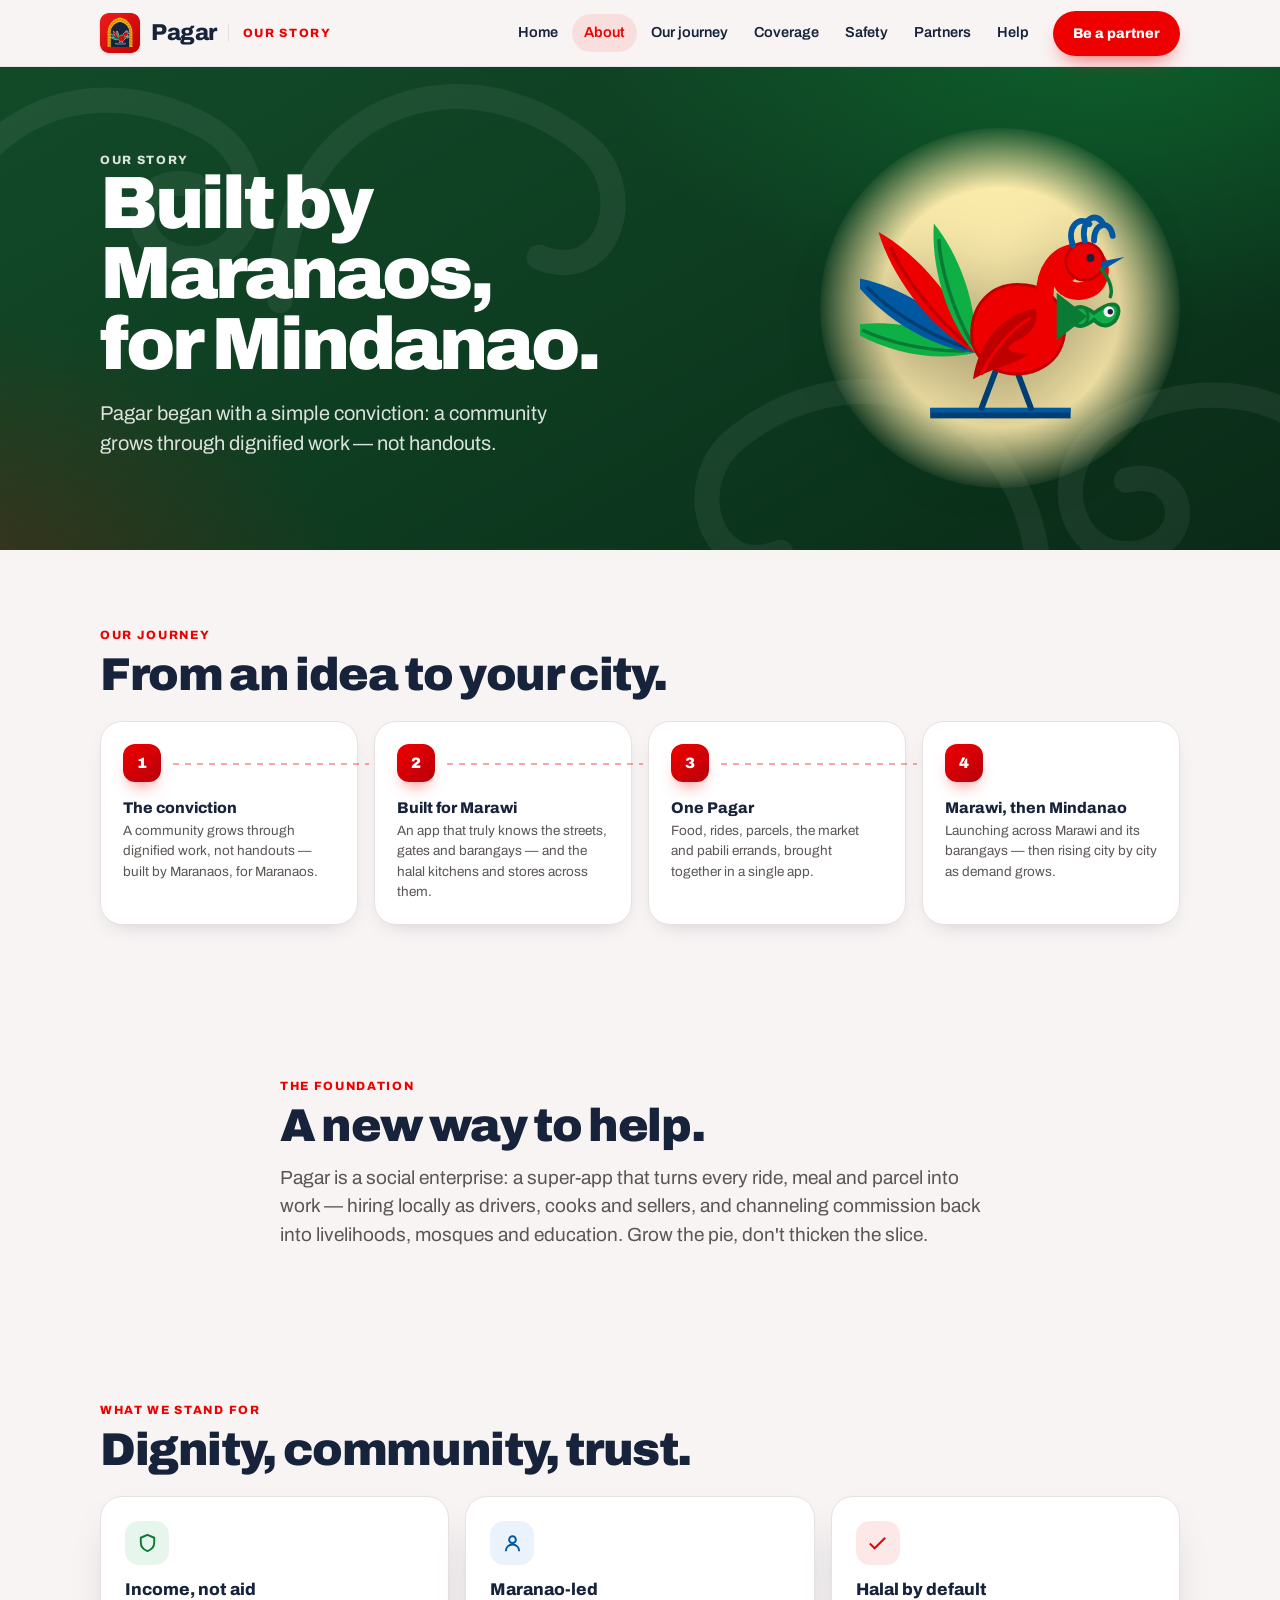
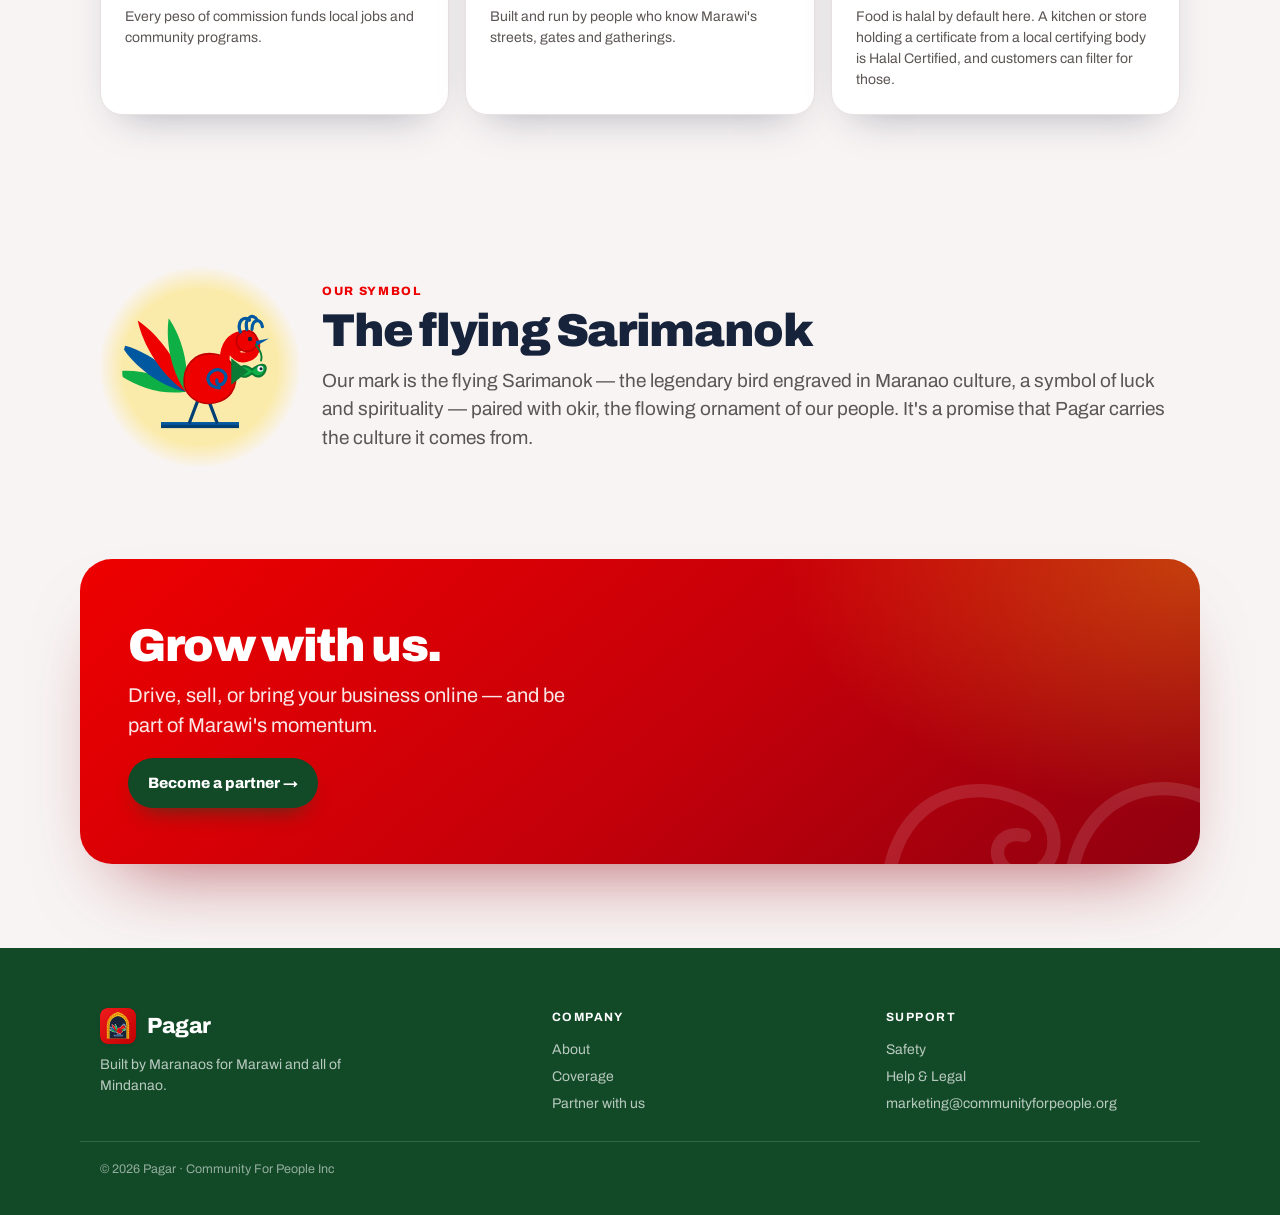
==== commit 4b4f959c: "Accessibility: linked form labels and a clean heading order No visible change. - Partners: each text" ====
--- a/about.html
+++ b/about.html
@@ -106,10 +106,10 @@
       <div class="eyebrow" data-en="Our journey" data-fil="Ang aming paglalakbay">Our journey</div>
       <h2 class="sec" data-en="From an idea to your city." data-fil="Mula sa ideya hanggang sa iyong siyudad.">From an idea to your city.</h2>
       <ol class="steps" style="margin-top:22px">
-        <li><h4 data-en="The conviction" data-fil="Ang paniniwala">The conviction</h4><p data-en="A community grows through dignified work, not handouts — built by Maranaos, for Maranaos." data-fil="Lumalago ang komunidad sa marangal na trabaho, hindi limos — gawa ng Maranao, para sa Maranao.">A community grows through dignified work, not handouts — built by Maranaos, for Maranaos.</p></li>
-        <li><h4 data-en="Built for Marawi" data-fil="Ginawa para sa Marawi">Built for Marawi</h4><p data-en="An app that truly knows the streets, gates and barangays — and the halal kitchens and stores across them." data-fil="App na kabisado ang kalye, gate at barangay — at ang halal na kusina at tindahan sa mga ito.">An app that truly knows the streets, gates and barangays — and the halal kitchens and stores across them.</p></li>
-        <li><h4 data-en="One Pagar" data-fil="Isang Pagar">One Pagar</h4><p data-en="Food, rides, parcels, the market and pabili errands, brought together in a single app." data-fil="Pagkain, sakay, padala, palengke at pabili sa isang app.">Food, rides, parcels, the market and pabili errands, brought together in a single app.</p></li>
-        <li><h4 data-en="Marawi, then Mindanao" data-fil="Marawi, tapos Mindanao">Marawi, then Mindanao</h4><p data-en="Launching across Marawi and its barangays — then rising city by city as demand grows." data-fil="Ilulunsad sa Marawi at mga barangay — tapos aakyat paisa-isang siyudad.">Launching across Marawi and its barangays — then rising city by city as demand grows.</p></li>
+        <li><h4 aria-level="3" data-en="The conviction" data-fil="Ang paniniwala">The conviction</h4><p data-en="A community grows through dignified work, not handouts — built by Maranaos, for Maranaos." data-fil="Lumalago ang komunidad sa marangal na trabaho, hindi limos — gawa ng Maranao, para sa Maranao.">A community grows through dignified work, not handouts — built by Maranaos, for Maranaos.</p></li>
+        <li><h4 aria-level="3" data-en="Built for Marawi" data-fil="Ginawa para sa Marawi">Built for Marawi</h4><p data-en="An app that truly knows the streets, gates and barangays — and the halal kitchens and stores across them." data-fil="App na kabisado ang kalye, gate at barangay — at ang halal na kusina at tindahan sa mga ito.">An app that truly knows the streets, gates and barangays — and the halal kitchens and stores across them.</p></li>
+        <li><h4 aria-level="3" data-en="One Pagar" data-fil="Isang Pagar">One Pagar</h4><p data-en="Food, rides, parcels, the market and pabili errands, brought together in a single app." data-fil="Pagkain, sakay, padala, palengke at pabili sa isang app.">Food, rides, parcels, the market and pabili errands, brought together in a single app.</p></li>
+        <li><h4 aria-level="3" data-en="Marawi, then Mindanao" data-fil="Marawi, tapos Mindanao">Marawi, then Mindanao</h4><p data-en="Launching across Marawi and its barangays — then rising city by city as demand grows." data-fil="Ilulunsad sa Marawi at mga barangay — tapos aakyat paisa-isang siyudad.">Launching across Marawi and its barangays — then rising city by city as demand grows.</p></li>
       </ol>
     </div>
   </section>
@@ -163,8 +163,8 @@
 <footer class="site">
   <div class="wrap cols">
     <div><div class="brand" style="margin-bottom:10px"><img class="brandicon" src="assets/brand/pagar-icon.svg" width="36" height="36" alt="Pagar"><span class="word">Pagar</span></div><p style="max-width:32ch" data-en="Built by Maranaos for Marawi and all of Mindanao." data-fil="Gawa ng mga Maranao para sa Marawi at buong Mindanao.">Built by Maranaos for Marawi and all of Mindanao.</p></div>
-    <div><h5 data-en="Company" data-fil="Kompanya">Company</h5><a href="about.html" data-en="About" data-fil="Tungkol">About</a><a href="coverage.html" data-en="Coverage" data-fil="Saklaw">Coverage</a><a href="partners.html" data-en="Partner with us" data-fil="Maging partner">Partner with us</a></div>
-    <div><h5 data-en="Support" data-fil="Suporta">Support</h5><a href="safety.html" data-en="Safety" data-fil="Kaligtasan">Safety</a><a href="help.html" data-en="Help & Legal" data-fil="Tulong at Legal">Help &amp; Legal</a><a href="mailto:marketing@communityforpeople.org?subject=PAGAR%20EXPRESS%20enquiry">marketing@communityforpeople.org</a></div>
+    <div><h5 aria-level="2" data-en="Company" data-fil="Kompanya">Company</h5><a href="about.html" data-en="About" data-fil="Tungkol">About</a><a href="coverage.html" data-en="Coverage" data-fil="Saklaw">Coverage</a><a href="partners.html" data-en="Partner with us" data-fil="Maging partner">Partner with us</a></div>
+    <div><h5 aria-level="2" data-en="Support" data-fil="Suporta">Support</h5><a href="safety.html" data-en="Safety" data-fil="Kaligtasan">Safety</a><a href="help.html" data-en="Help & Legal" data-fil="Tulong at Legal">Help &amp; Legal</a><a href="mailto:marketing@communityforpeople.org?subject=PAGAR%20EXPRESS%20enquiry">marketing@communityforpeople.org</a></div>
   </div>
   <div class="wrap legal"><span>© 2026 Pagar · Community For People Inc</span></div>
 </footer>
--- a/assets/styles.css
+++ b/assets/styles.css
@@ -179,7 +179,7 @@
 .hero .lead{font-size:clamp(16px,1.7vw,20px)}
 @media(max-width:640px){.hero.ink:not(.block) .inner{padding-top:52px;padding-bottom:60px}}
 .hero .stats{gap:10px;display:grid;grid-template-columns:repeat(3,minmax(0,1fr));max-width:520px}
-@media(max-width:520px){.hero .stats .stat,.hero .stats .stat:last-child{padding:10px 12px}.hero .stats .n{font-size:22px}}
+@media(max-width:520px){.hero .stats .stat,.hero .stats .stat:last-child{padding:10px 10px;min-width:0}.hero .stats .n{font-size:22px}.hero .stats .l{letter-spacing:.04em;font-size:11px;overflow-wrap:anywhere}}
 .hero .stats .stat,.hero .stats .stat:last-child{border:1px solid rgba(255,255,255,.22);background:rgba(255,255,255,.1);border-radius:16px;padding:12px 18px;margin:0;-webkit-backdrop-filter:blur(6px);backdrop-filter:blur(6px)}
 
 /* closing call-to-action bands (red) become a rounded card */
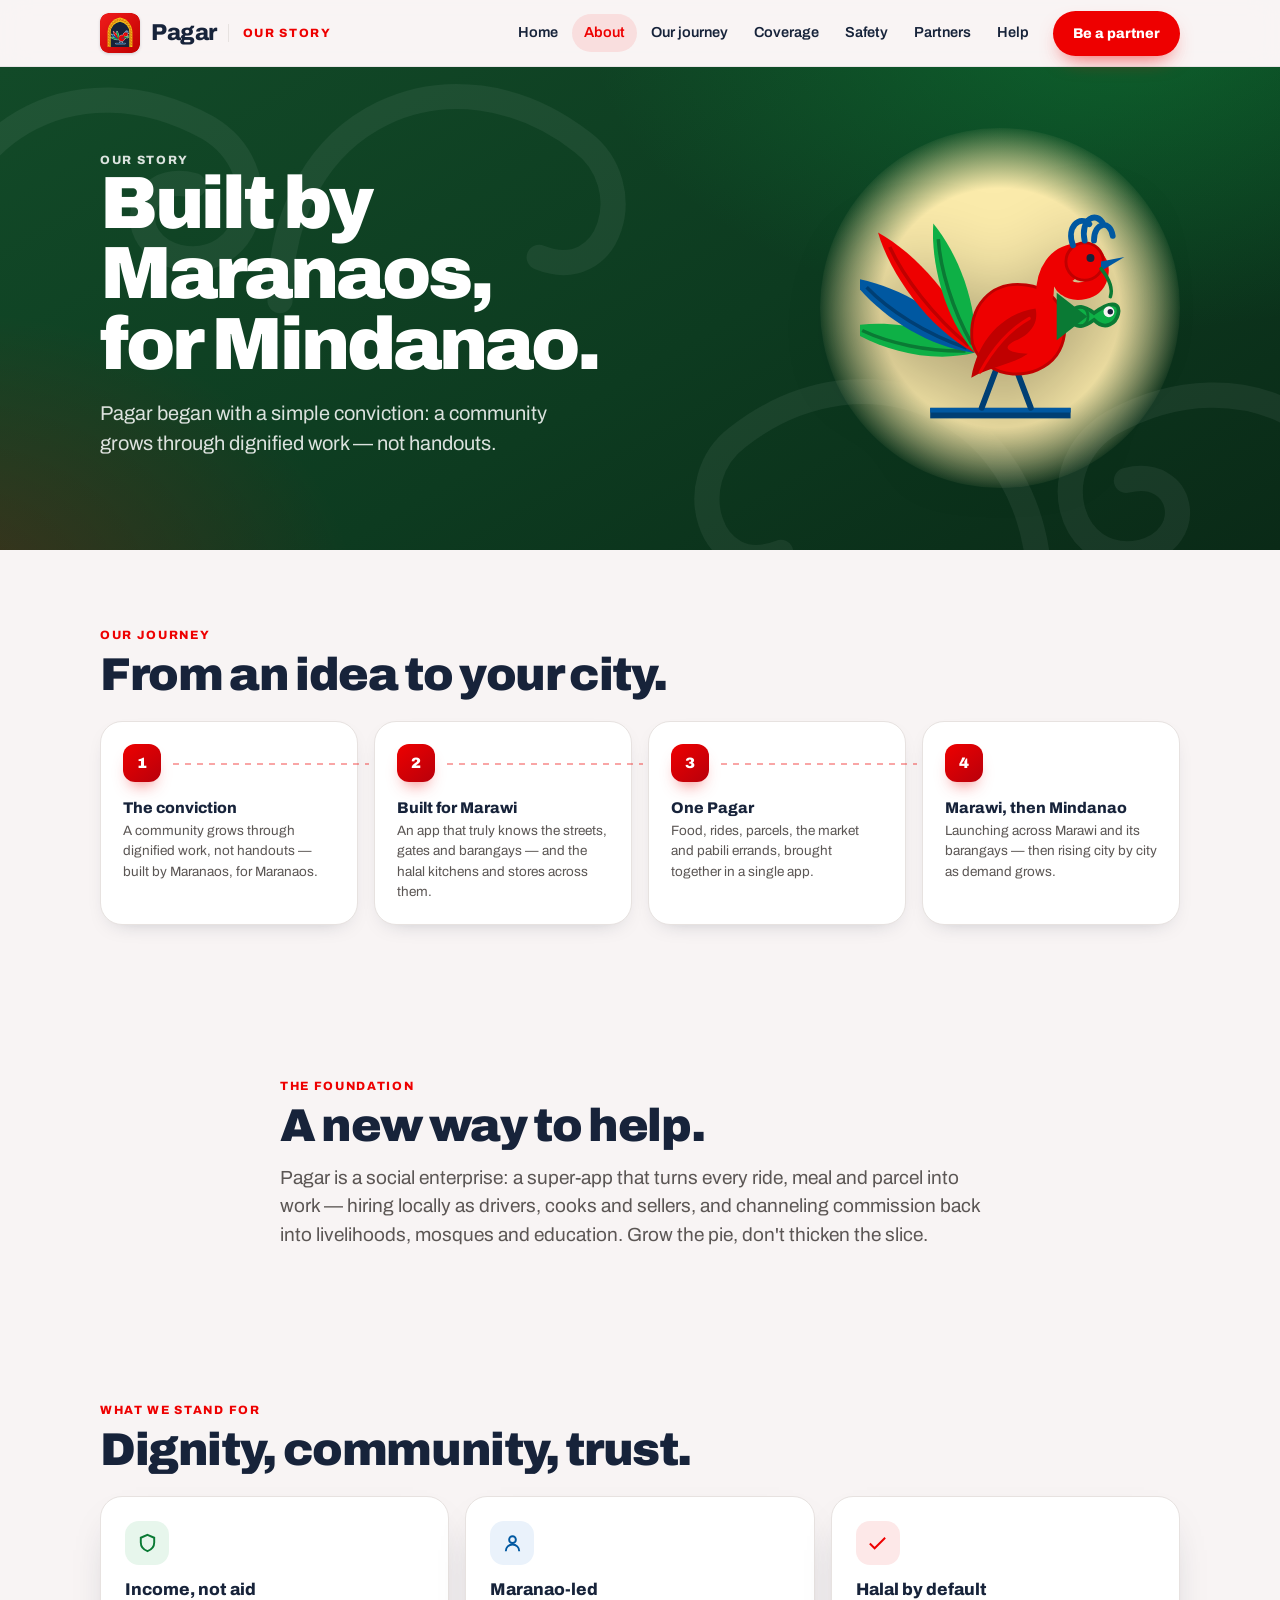
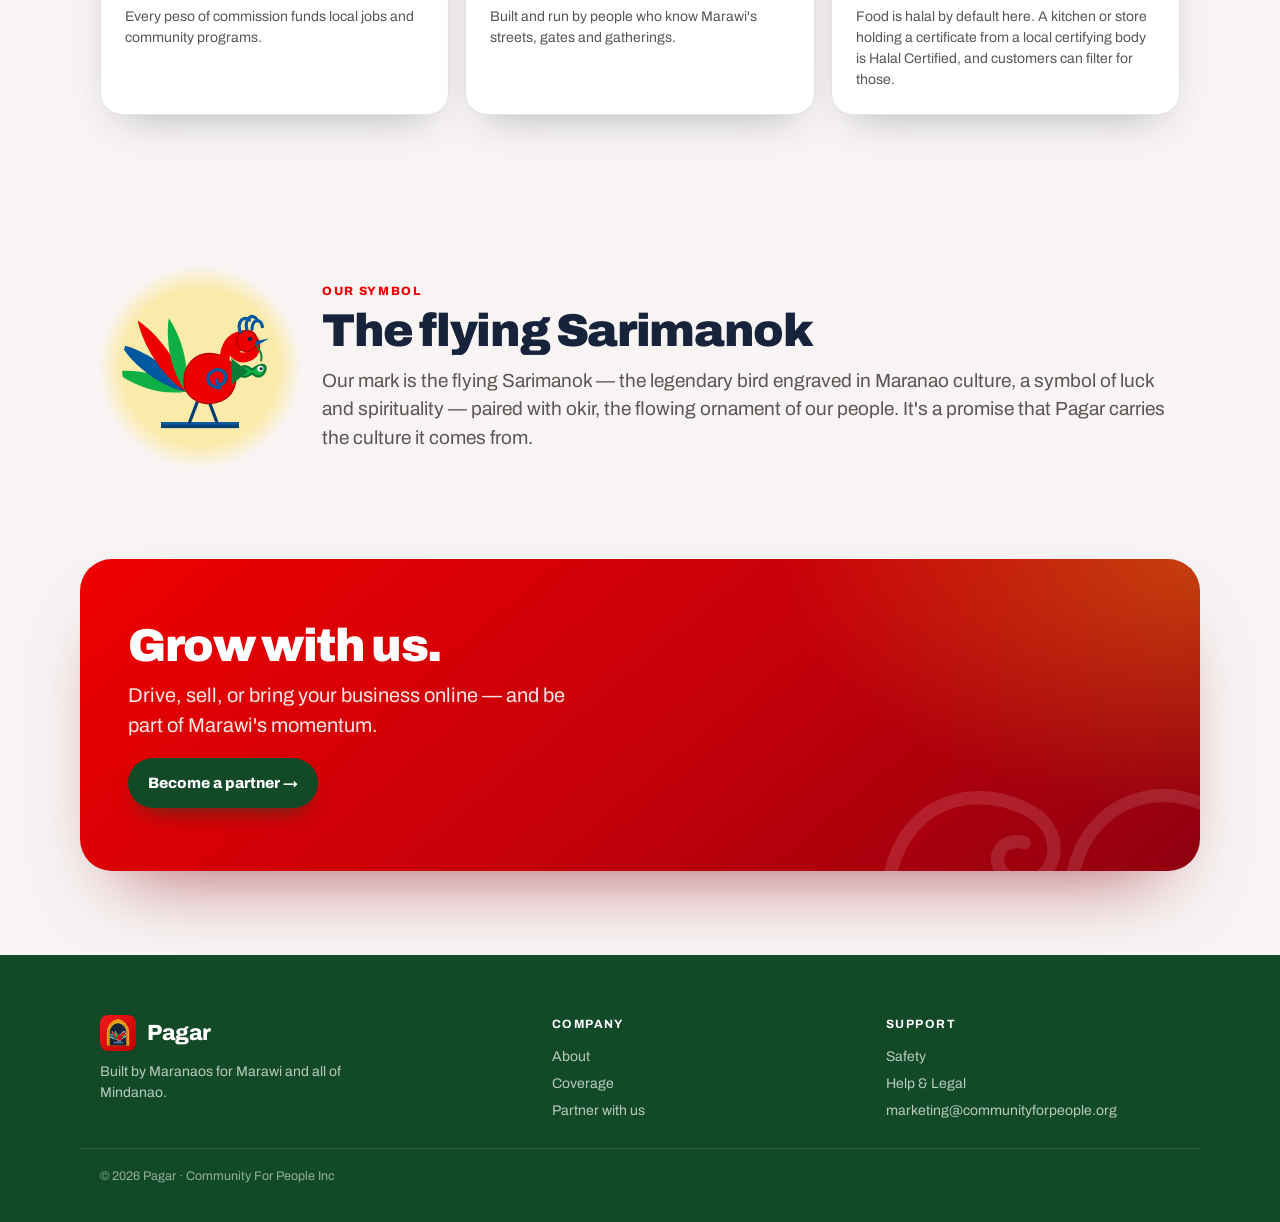
==== commit e7592f83: "Homepage motion: hero opening, ticker, card light, coverage map - Fix: section headings could stay h" ====
--- a/about.html
+++ b/about.html
@@ -30,6 +30,7 @@
 <link rel="preconnect" href="https://fonts.googleapis.com" /><link rel="preconnect" href="https://fonts.gstatic.com" crossorigin />
 <link href="https://fonts.googleapis.com/css2?family=Archivo:wght@400;500;600;700;800;900&display=swap" rel="stylesheet" />
 <link rel="stylesheet" href="assets/styles.css" />
+<script>/* skipped page transitions are harmless; keep them out of the error console */addEventListener("pagereveal",function(e){var v=e.viewTransition;if(v)[v.ready,v.finished,v.updateCallbackDone].forEach(function(p){p&&p.catch&&p.catch(function(){})})});addEventListener("unhandledrejection",function(e){var r=e.reason;if(r&&r.name==="InvalidStateError"&&/Transition was aborted/.test(r.message))e.preventDefault()});</script>
 </head>
 <body>
 <svg class="sprite" aria-hidden="true">
--- a/assets/styles.css
+++ b/assets/styles.css
@@ -260,3 +260,21 @@
 
 /* the Sarimanok shown inside light sections sits on its gold disc */
 section.block svg[aria-label="Sarimanok"]{width:200px!important;height:200px!important;padding:22px;border-radius:50%;background:radial-gradient(circle,#fbebab 0%,#fbebab 55%,rgba(251,235,171,0) 72%)}
+
+/* Page-to-page transitions (17 Nov 2026, second pass). Browsers that support cross-page View
+   Transitions keep the header still and slide the page in; others simply load the page. Off for
+   reduced motion. */
+@media (prefers-reduced-motion:no-preference){
+  @view-transition{navigation:auto}
+  header.site{view-transition-name:site-header}
+  ::view-transition-old(root){animation:kaPageOut .28s cubic-bezier(.4,0,1,1) both}
+  ::view-transition-new(root){animation:kaPageIn .5s cubic-bezier(0,0,.2,1) both}
+  @keyframes kaPageOut{to{opacity:0;transform:translateY(-14px) scale(.99);filter:blur(4px)}}
+  @keyframes kaPageIn{from{opacity:0;transform:translateY(22px)}}
+}
+
+/* Button hover: a light sweeps across (17 Nov 2026, third pass). Off for reduced motion. */
+.btn,.bigcta{position:relative;overflow:hidden;isolation:isolate}
+.btn::before,.bigcta::before{content:"";position:absolute;inset:0;z-index:-1;pointer-events:none;background:linear-gradient(110deg,transparent 25%,rgba(255,255,255,.32) 50%,transparent 75%);transform:translateX(-110%);transition:transform .7s cubic-bezier(.2,.8,.2,1)}
+.btn:hover::before,.bigcta:hover::before{transform:translateX(110%)}
+@media(prefers-reduced-motion:reduce){.btn::before,.bigcta::before{display:none}}
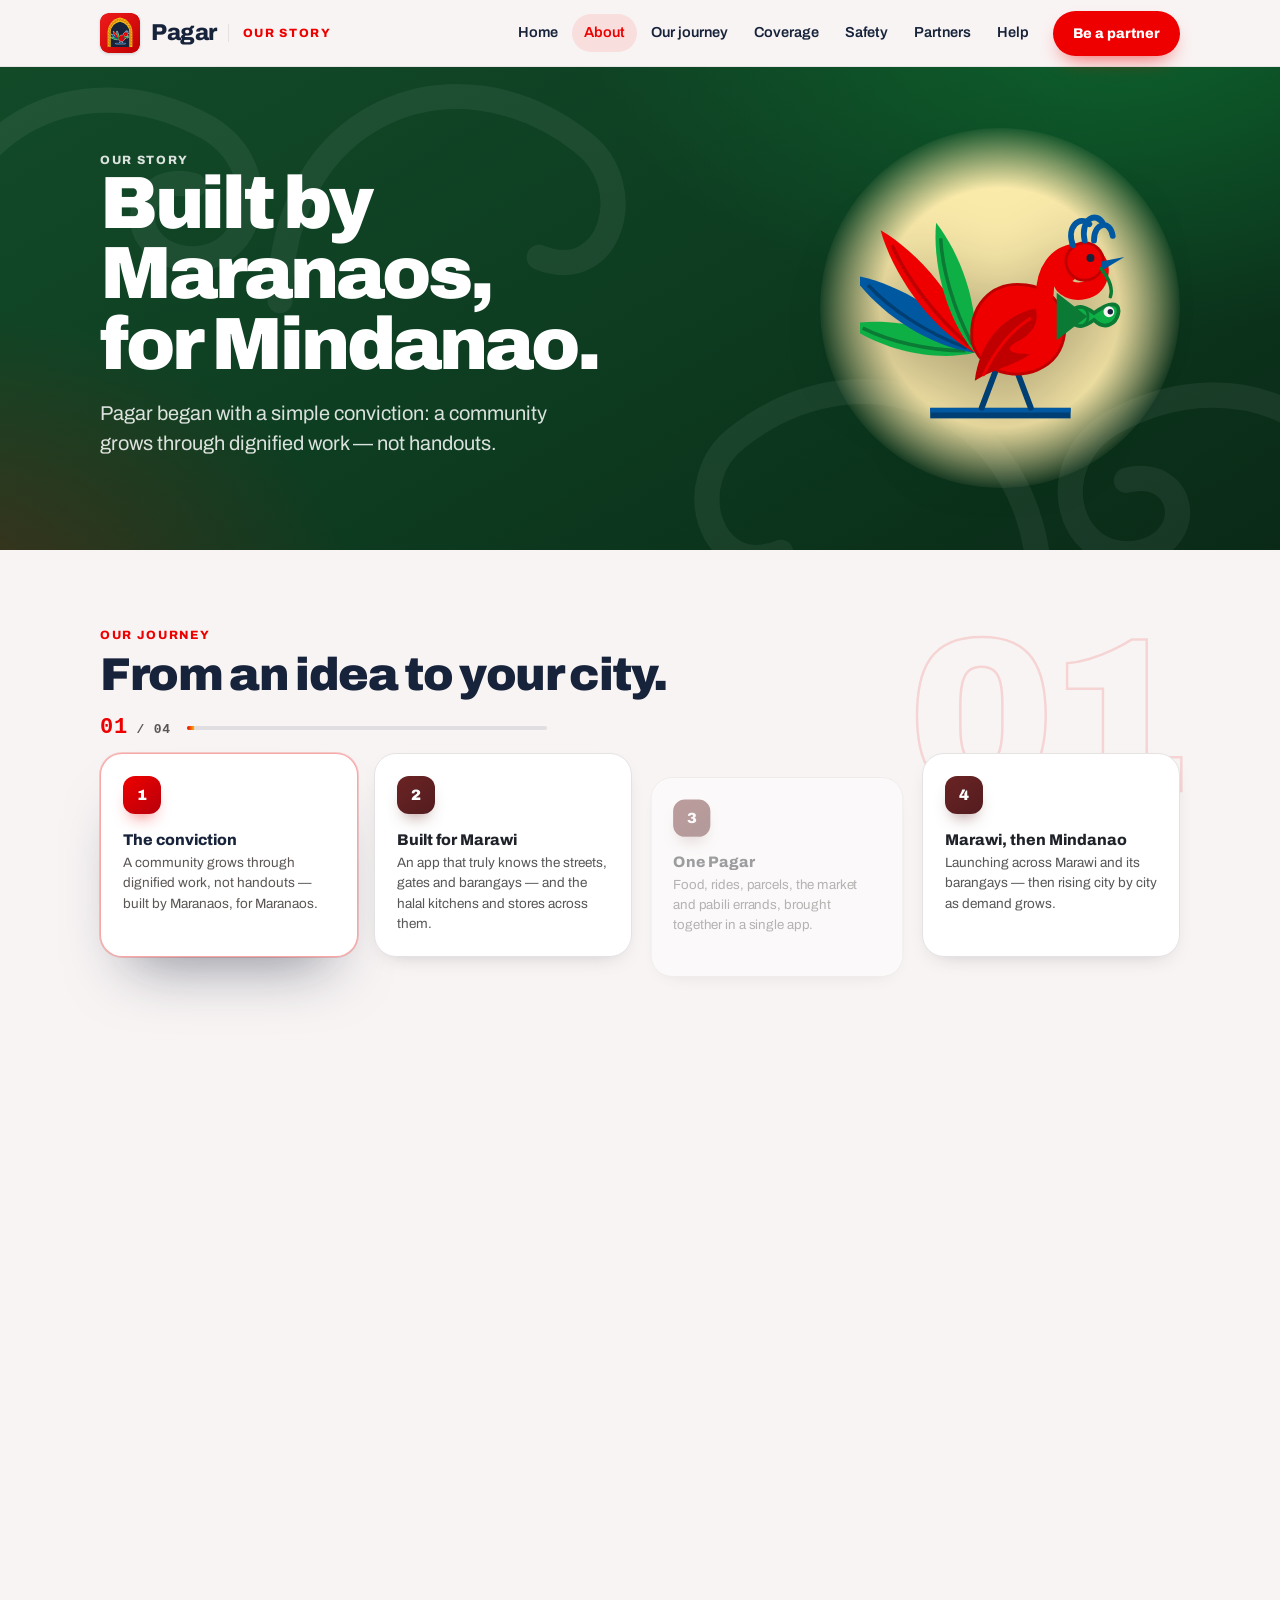
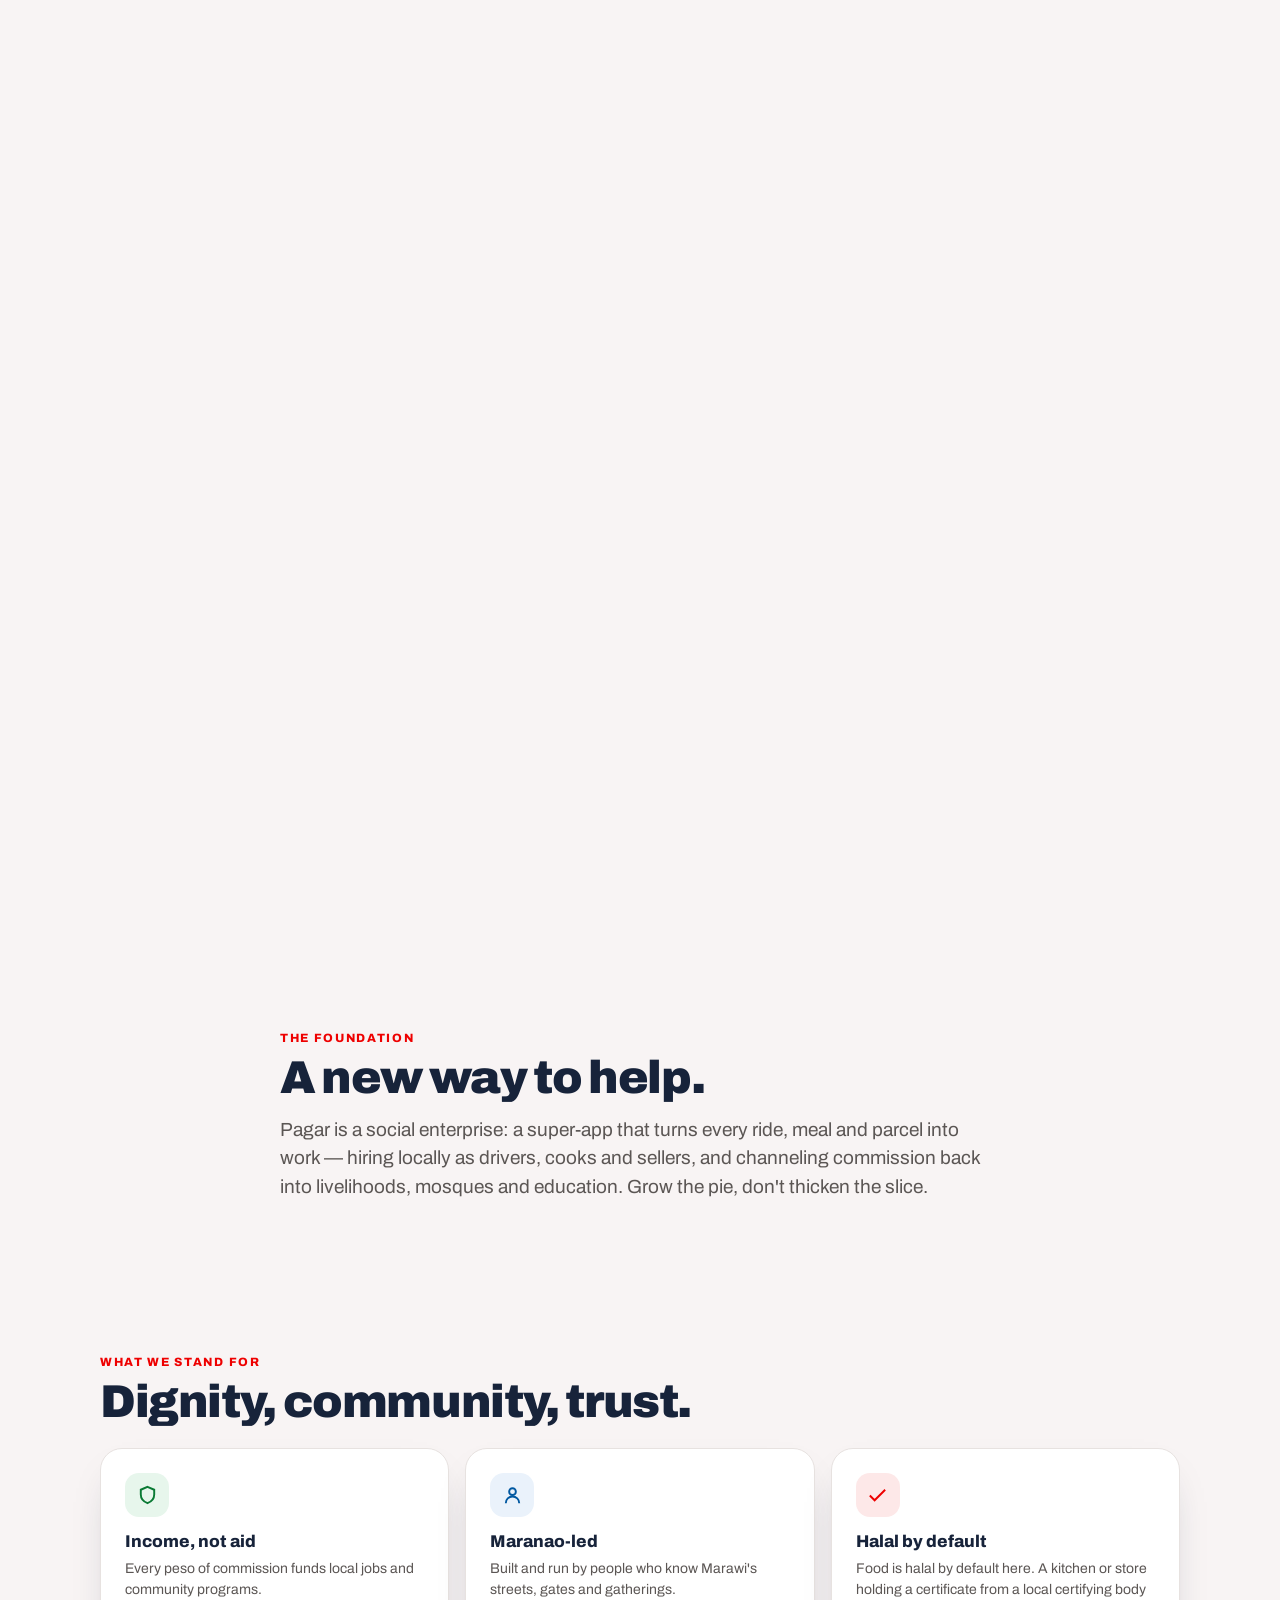
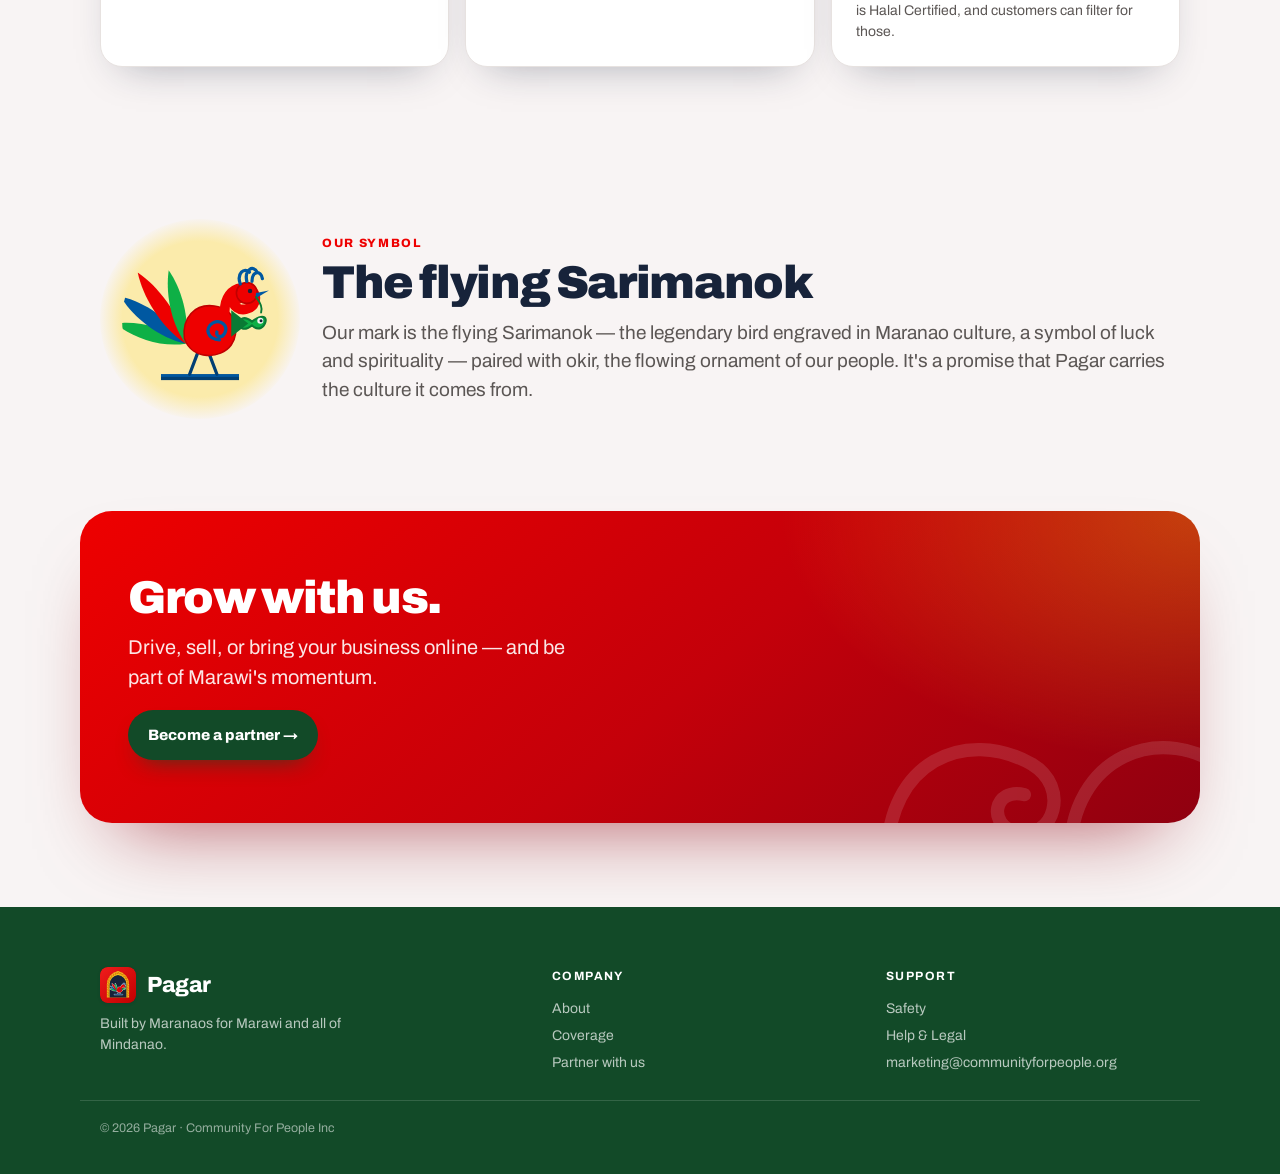
==== commit 7627dcf3: "Inner pages: step scroll scenes, shared motion layer, app's new banner - About (journey), Safety (Be" ====
--- a/about.html
+++ b/about.html
@@ -30,6 +30,7 @@
 <link rel="preconnect" href="https://fonts.googleapis.com" /><link rel="preconnect" href="https://fonts.gstatic.com" crossorigin />
 <link href="https://fonts.googleapis.com/css2?family=Archivo:wght@400;500;600;700;800;900&display=swap" rel="stylesheet" />
 <link rel="stylesheet" href="assets/styles.css" />
+<link rel="stylesheet" href="assets/motion.css" />
 <script>/* skipped page transitions are harmless; keep them out of the error console */addEventListener("pagereveal",function(e){var v=e.viewTransition;if(v)[v.ready,v.finished,v.updateCallbackDone].forEach(function(p){p&&p.catch&&p.catch(function(){})})});addEventListener("unhandledrejection",function(e){var r=e.reason;if(r&&r.name==="InvalidStateError"&&/Transition was aborted/.test(r.message))e.preventDefault()});</script>
 </head>
 <body>
@@ -172,5 +173,6 @@
 <script src="assets/pagar.js"></script>
 <script src="assets/hash-target.js"></script>
 <script src="assets/nav.js"></script>
+<script src="assets/scene.js"></script>
 </body>
 </html>
--- a/assets/styles.css
+++ b/assets/styles.css
@@ -260,21 +260,3 @@
 
 /* the Sarimanok shown inside light sections sits on its gold disc */
 section.block svg[aria-label="Sarimanok"]{width:200px!important;height:200px!important;padding:22px;border-radius:50%;background:radial-gradient(circle,#fbebab 0%,#fbebab 55%,rgba(251,235,171,0) 72%)}
-
-/* Page-to-page transitions (17 Nov 2026, second pass). Browsers that support cross-page View
-   Transitions keep the header still and slide the page in; others simply load the page. Off for
-   reduced motion. */
-@media (prefers-reduced-motion:no-preference){
-  @view-transition{navigation:auto}
-  header.site{view-transition-name:site-header}
-  ::view-transition-old(root){animation:kaPageOut .28s cubic-bezier(.4,0,1,1) both}
-  ::view-transition-new(root){animation:kaPageIn .5s cubic-bezier(0,0,.2,1) both}
-  @keyframes kaPageOut{to{opacity:0;transform:translateY(-14px) scale(.99);filter:blur(4px)}}
-  @keyframes kaPageIn{from{opacity:0;transform:translateY(22px)}}
-}
-
-/* Button hover: a light sweeps across (17 Nov 2026, third pass). Off for reduced motion. */
-.btn,.bigcta{position:relative;overflow:hidden;isolation:isolate}
-.btn::before,.bigcta::before{content:"";position:absolute;inset:0;z-index:-1;pointer-events:none;background:linear-gradient(110deg,transparent 25%,rgba(255,255,255,.32) 50%,transparent 75%);transform:translateX(-110%);transition:transform .7s cubic-bezier(.2,.8,.2,1)}
-.btn:hover::before,.bigcta:hover::before{transform:translateX(110%)}
-@media(prefers-reduced-motion:reduce){.btn::before,.bigcta::before{display:none}}
--- a/assets/motion.css
+++ b/assets/motion.css
@@ -0,0 +1,67 @@
+/* ===========================================================================
+   PAGAR website — motion layer (17 Nov 2026). Loaded by all six pages, including partners.html,
+   which keeps its own copy of the base styles. Page-to-page transitions, button hover, the
+   scroll scene for step sections (scene.js), the cursor light on cards (nav.js) and smooth FAQs.
+   Everything here is off for visitors who ask for reduced motion.
+   =========================================================================== */
+/* Page-to-page transitions (17 Nov 2026, second pass). Browsers that support cross-page View
+   Transitions keep the header still and slide the page in; others simply load the page. Off for
+   reduced motion. */
+@media (prefers-reduced-motion:no-preference){
+  @view-transition{navigation:auto}
+  header.site{view-transition-name:site-header}
+  ::view-transition-old(root){animation:kaPageOut .28s cubic-bezier(.4,0,1,1) both}
+  ::view-transition-new(root){animation:kaPageIn .5s cubic-bezier(0,0,.2,1) both}
+  @keyframes kaPageOut{to{opacity:0;transform:translateY(-14px) scale(.99);filter:blur(4px)}}
+  @keyframes kaPageIn{from{opacity:0;transform:translateY(22px)}}
+}
+
+/* Button hover: a light sweeps across (17 Nov 2026, third pass). Off for reduced motion. */
+.btn,.bigcta{position:relative;overflow:hidden;isolation:isolate}
+.btn::before,.bigcta::before{content:"";position:absolute;inset:0;z-index:-1;pointer-events:none;background:linear-gradient(110deg,transparent 25%,rgba(255,255,255,.32) 50%,transparent 75%);transform:translateX(-110%);transition:transform .7s cubic-bezier(.2,.8,.2,1)}
+.btn:hover::before,.bigcta:hover::before{transform:translateX(110%)}
+@media(prefers-reduced-motion:reduce){.btn::before,.bigcta::before{display:none}}
+
+/* ---- Scroll scene for step sections on inner pages (assets/scene.js, 17 Nov 2026) ---- */
+.scnmeta,.scnnum,.scnrun{display:none}
+@media(min-width:900px){
+  .scene .scn{position:sticky;z-index:1}
+  .scene .scnrun{display:block}
+  .scene .scnmeta{display:flex;align-items:center;gap:16px;margin-top:18px}
+  .scene .scncount{font:700 13px/1 ui-monospace,SFMono-Regular,Menlo,Consolas,monospace;letter-spacing:.06em;color:var(--ka-ink-soft);white-space:nowrap}
+  .scene .scncount b{font-size:22px;color:var(--ka-red)}
+  .scene .scnbar{flex:1;max-width:360px;height:4px;border-radius:4px;background:rgba(23,35,58,.1);overflow:hidden}
+  .scene .scnbar i{display:block;height:100%;border-radius:4px;background:linear-gradient(90deg,var(--ka-red),var(--ka-gold));transform:scaleX(0);transform-origin:left;transition:transform .15s linear}
+  .scene .scnnum{display:block;position:absolute;z-index:-1;right:0;top:-30px;font-weight:900;font-size:220px;line-height:1;letter-spacing:-.05em;color:transparent;-webkit-text-stroke:2.5px var(--ka-red);opacity:.13;pointer-events:none;font-variant-numeric:tabular-nums}
+  .scene .scnnum.swap{animation:kaNumUp .6s cubic-bezier(.2,.8,.2,1)}
+  .scene .scnnum.swapb{animation:kaNumDown .6s cubic-bezier(.2,.8,.2,1)}
+  .scene .scnitem{cursor:pointer;transition:opacity .45s,filter .45s,transform .55s cubic-bezier(.2,.8,.2,1),box-shadow .45s,border-color .45s}
+  .scene .scnitem.ahead{opacity:.42;filter:grayscale(.7);transform:translateY(14px) scale(.98)}
+  .scene .scnitem.done{opacity:.78}
+  .scene .scnitem.on{opacity:1;filter:none;transform:translateY(-8px);border-color:rgba(238,0,0,.35);box-shadow:0 36px 60px -30px rgba(23,35,58,.5),0 0 0 1px rgba(238,0,0,.18)}
+  /* the dotted links between numbered steps fill in red as you pass them */
+  .scene ol.steps li.done::after{background:var(--ka-red)!important;transform:scaleX(1)!important}
+}
+@keyframes kaNumUp{from{opacity:0;transform:translateY(50px)}}
+@keyframes kaNumDown{from{opacity:0;transform:translateY(-50px)}}
+
+/* ---- Cards on every page: a soft light follows the cursor and the card tilts (nav.js, mouse only) ---- */
+.glow{position:relative;isolation:isolate;transition:transform .35s cubic-bezier(.2,.8,.2,1),box-shadow .35s,opacity .45s,filter .45s,border-color .45s}
+.glow::after{content:"";position:absolute;inset:0;z-index:-1;border-radius:inherit;pointer-events:none;opacity:0;transition:opacity .35s;
+  background:radial-gradient(320px circle at var(--mx,50%) var(--my,50%),rgba(238,0,0,.09),rgba(244,182,14,.06) 40%,transparent 70%)}
+.glow:hover::after{opacity:1}
+.glow:hover{box-shadow:0 34px 60px -30px rgba(23,35,58,.5)}
+.glow .ic{transition:transform .4s cubic-bezier(.3,1.5,.5,1)}
+.glow:hover .ic{transform:translateY(-3px) rotate(-6deg) scale(1.08)}
+
+/* ---- FAQ answers open smoothly where the browser supports it ---- */
+@supports (interpolate-size:allow-keywords){
+  :root{interpolate-size:allow-keywords}
+  details.faq::details-content{block-size:0;overflow:hidden;transition:block-size .4s cubic-bezier(.2,.8,.2,1),content-visibility .4s allow-discrete}
+  details.faq[open]::details-content{block-size:auto}
+}
+details.faq .chev{transition:transform .3s cubic-bezier(.2,.8,.2,1),background .2s}
+details.faq[open] .chev{transform:rotate(180deg)}
+details.faq summary:hover .chev{background:#fbd5d5}
+
+@media(prefers-reduced-motion:reduce){.glow,.glow .ic,details.faq .chev{transition:none}details.faq::details-content{transition:none}}
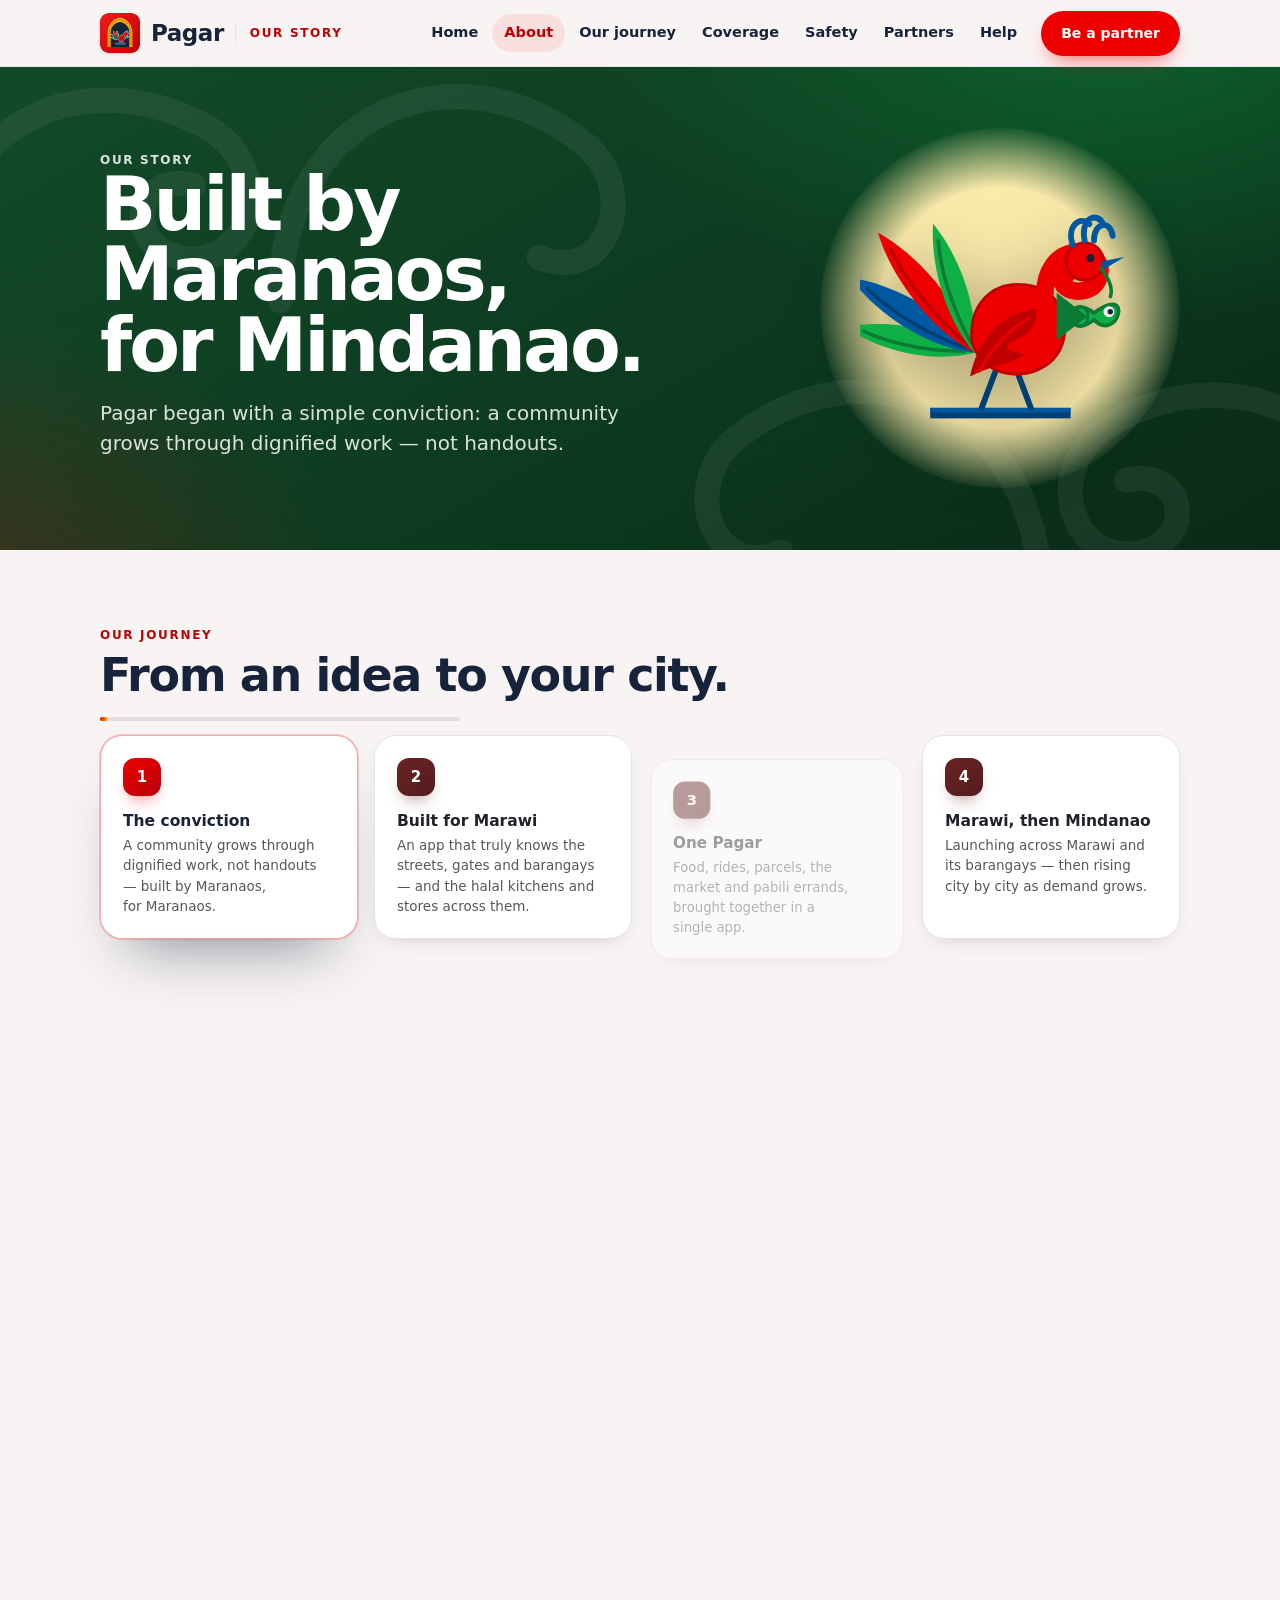
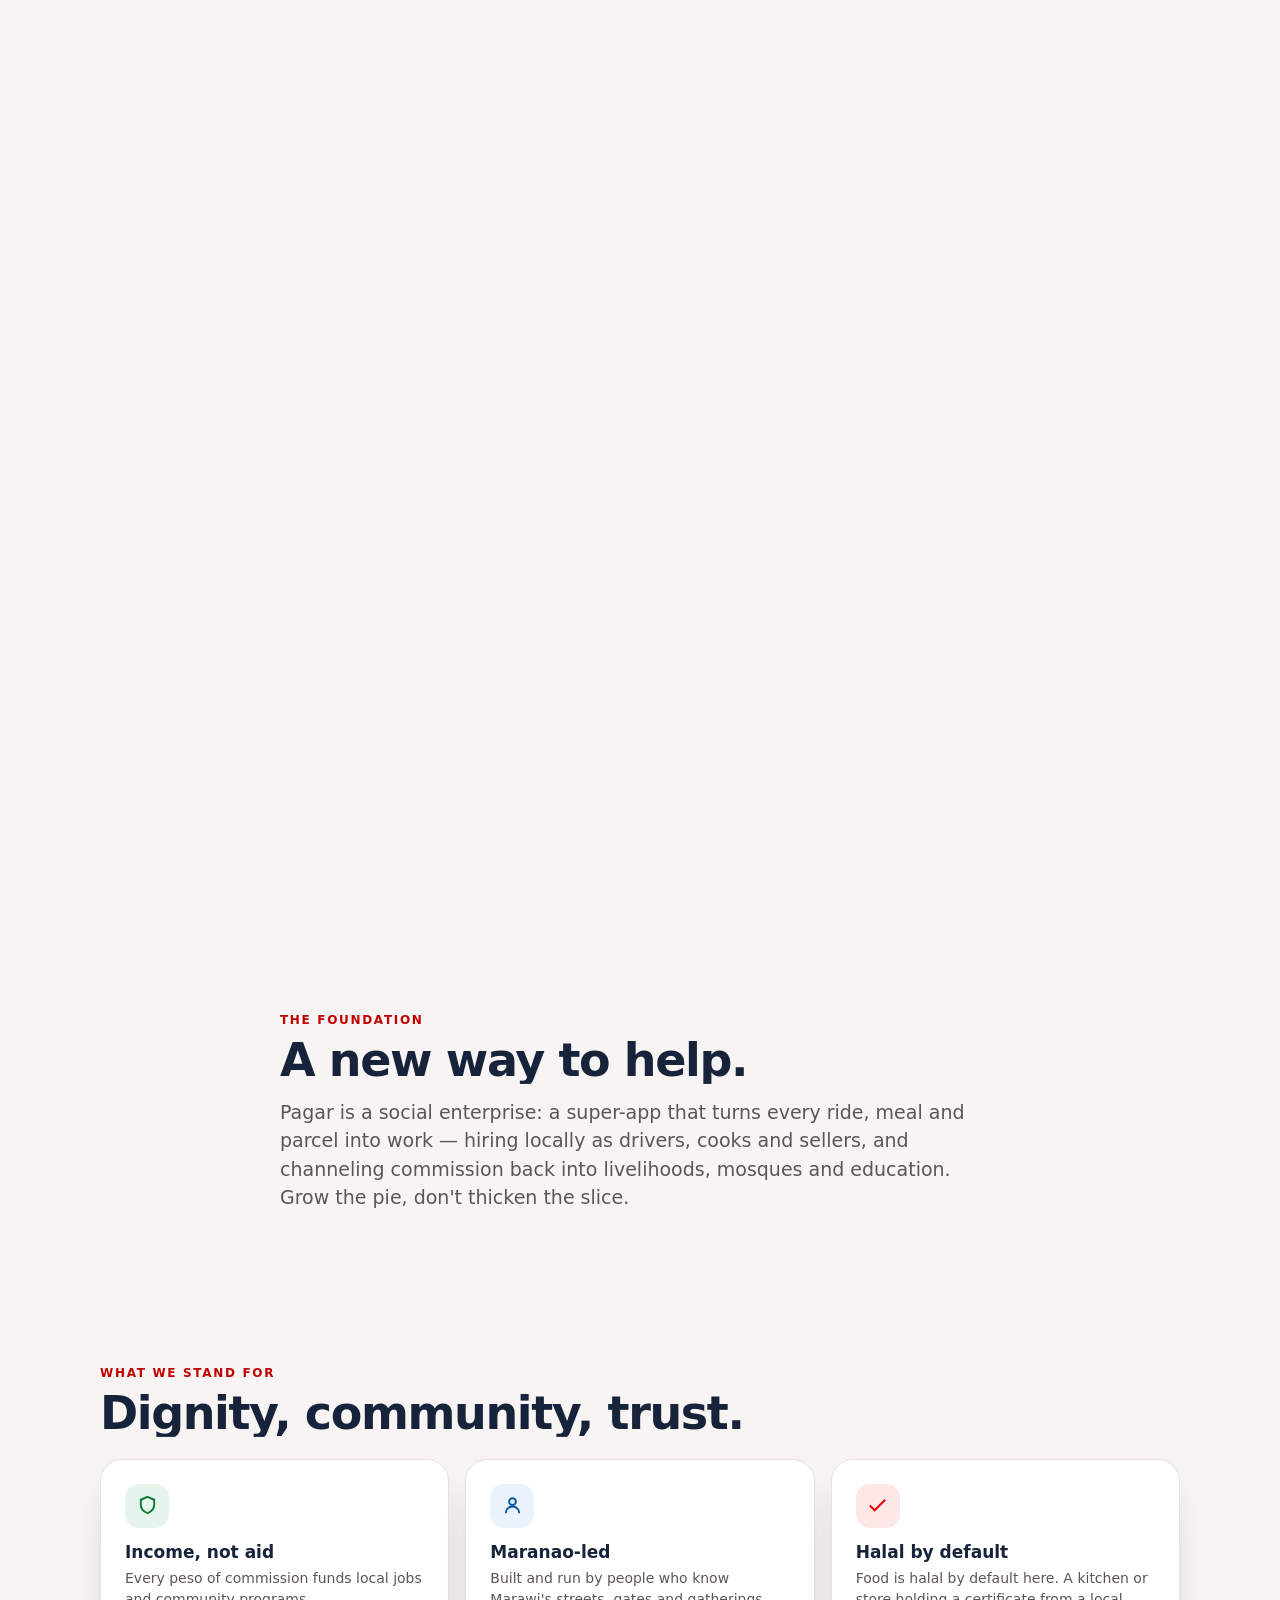
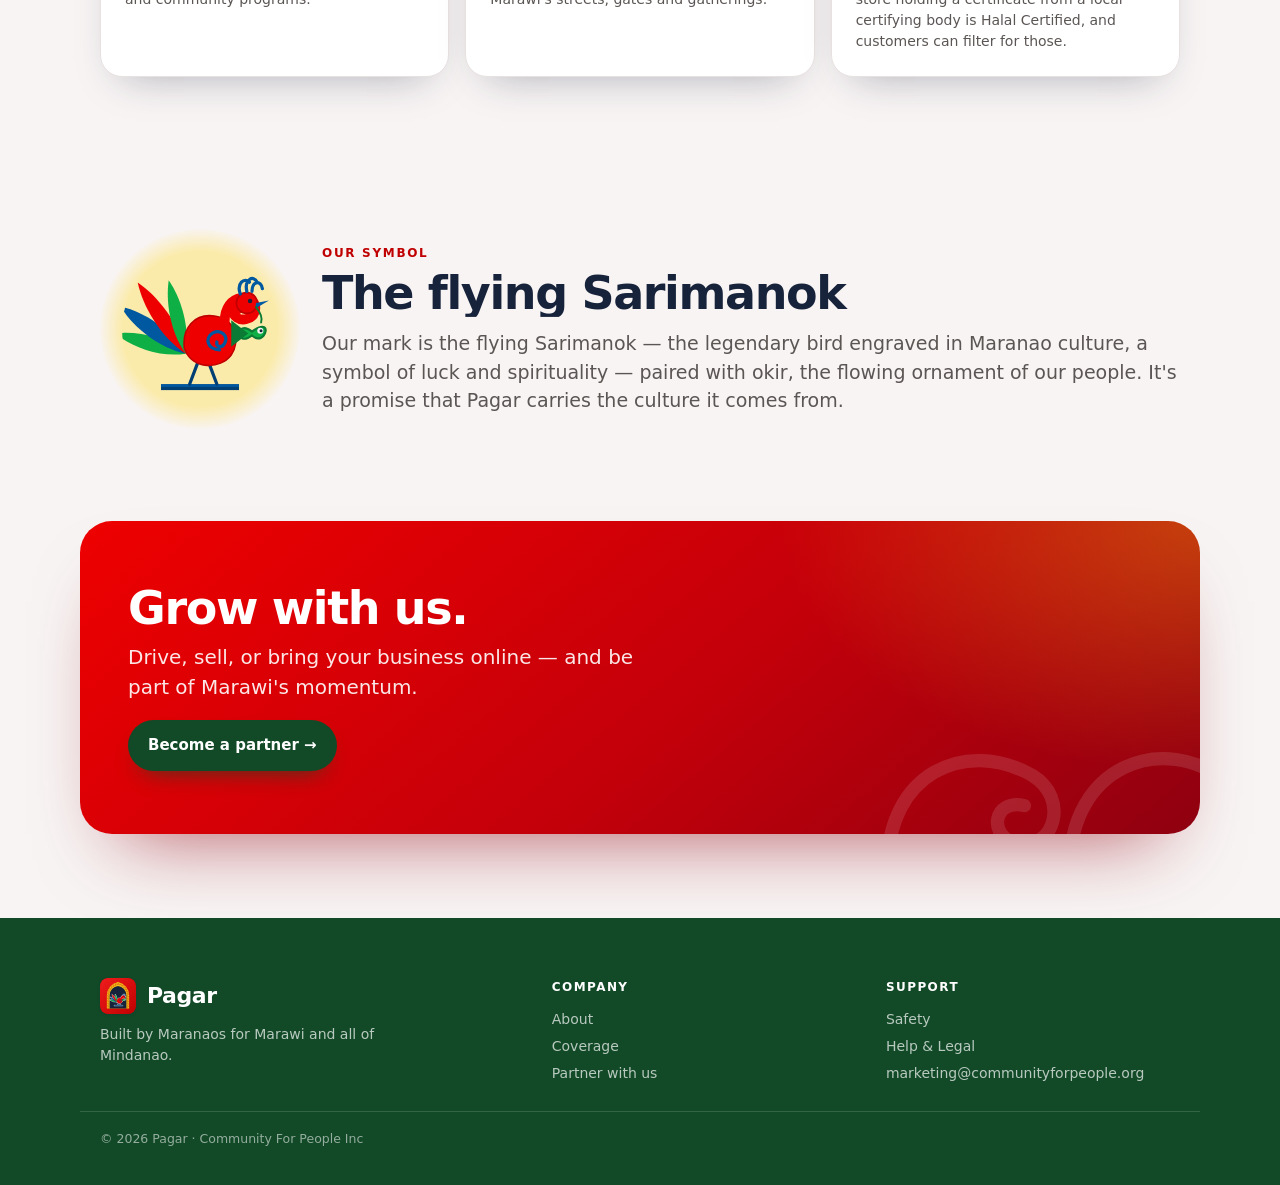
==== commit 4e8f27e6: "Content security policy on all six pages The browser now only lets the pages load from, and send to," ====
--- a/about.html
+++ b/about.html
@@ -2,6 +2,8 @@
 <html lang="en">
 <head>
 <meta charset="utf-8" />
+<!-- Content security policy (17 Nov 2026): the browser only lets this page load from, and send to, the places listed. Form details can only go to the Pagar app server (connect-src). Adding a new outside service? Add its address here on all six pages. -->
+<meta http-equiv="Content-Security-Policy" content="default-src 'self'; script-src 'self' 'unsafe-inline' https://unpkg.com https://challenges.cloudflare.com; style-src 'self' 'unsafe-inline' https://fonts.googleapis.com https://unpkg.com; font-src 'self' https://fonts.gstatic.com; img-src 'self' data: https://unpkg.com https://tile.openstreetmap.org; media-src 'self'; connect-src 'self' https://delivery-app-ub1c.onrender.com; frame-src https://challenges.cloudflare.com; form-action 'self'; object-src 'none'; base-uri 'self'; upgrade-insecure-requests" />
 <meta name="viewport" content="width=device-width, initial-scale=1" />
 <meta name="robots" content="index, follow" />
 <title>About Pagar — built by Maranaos, for Mindanao</title>
--- a/assets/styles.css
+++ b/assets/styles.css
@@ -260,3 +260,8 @@
 
 /* the Sarimanok shown inside light sections sits on its gold disc */
 section.block svg[aria-label="Sarimanok"]{width:200px!important;height:200px!important;padding:22px;border-radius:50%;background:radial-gradient(circle,#fbebab 0%,#fbebab 55%,rgba(251,235,171,0) 72%)}
+
+/* A form after it is sent: no white pill (white text on it was invisible), a tick and the message on the red */
+.hero .inrow.done{display:block;background:rgba(255,255,255,.14);border:1px solid rgba(255,255,255,.32);box-shadow:none;border-radius:18px;padding:14px 18px}
+.hero .inrow.done .okmsg{margin:0;color:#fff;font-weight:800;font-size:15.5px;line-height:1.4;display:flex;gap:10px;align-items:flex-start}
+.hero .inrow.done .okmsg::before{content:"✓";flex:none;display:grid;place-items:center;width:24px;height:24px;border-radius:50%;background:#fff;color:var(--ka-forest);font-size:13px;font-weight:900}
--- a/assets/motion.css
+++ b/assets/motion.css
@@ -23,18 +23,13 @@
 @media(prefers-reduced-motion:reduce){.btn::before,.bigcta::before{display:none}}
 
 /* ---- Scroll scene for step sections on inner pages (assets/scene.js, 17 Nov 2026) ---- */
-.scnmeta,.scnnum,.scnrun{display:none}
+.scnmeta,.scnrun{display:none}
 @media(min-width:900px){
   .scene .scn{position:sticky;z-index:1}
   .scene .scnrun{display:block}
   .scene .scnmeta{display:flex;align-items:center;gap:16px;margin-top:18px}
-  .scene .scncount{font:700 13px/1 ui-monospace,SFMono-Regular,Menlo,Consolas,monospace;letter-spacing:.06em;color:var(--ka-ink-soft);white-space:nowrap}
-  .scene .scncount b{font-size:22px;color:var(--ka-red)}
   .scene .scnbar{flex:1;max-width:360px;height:4px;border-radius:4px;background:rgba(23,35,58,.1);overflow:hidden}
   .scene .scnbar i{display:block;height:100%;border-radius:4px;background:linear-gradient(90deg,var(--ka-red),var(--ka-gold));transform:scaleX(0);transform-origin:left;transition:transform .15s linear}
-  .scene .scnnum{display:block;position:absolute;z-index:-1;right:0;top:-30px;font-weight:900;font-size:220px;line-height:1;letter-spacing:-.05em;color:transparent;-webkit-text-stroke:2.5px var(--ka-red);opacity:.13;pointer-events:none;font-variant-numeric:tabular-nums}
-  .scene .scnnum.swap{animation:kaNumUp .6s cubic-bezier(.2,.8,.2,1)}
-  .scene .scnnum.swapb{animation:kaNumDown .6s cubic-bezier(.2,.8,.2,1)}
   .scene .scnitem{cursor:pointer;transition:opacity .45s,filter .45s,transform .55s cubic-bezier(.2,.8,.2,1),box-shadow .45s,border-color .45s}
   .scene .scnitem.ahead{opacity:.42;filter:grayscale(.7);transform:translateY(14px) scale(.98)}
   .scene .scnitem.done{opacity:.78}
@@ -42,8 +37,6 @@
   /* the dotted links between numbered steps fill in red as you pass them */
   .scene ol.steps li.done::after{background:var(--ka-red)!important;transform:scaleX(1)!important}
 }
-@keyframes kaNumUp{from{opacity:0;transform:translateY(50px)}}
-@keyframes kaNumDown{from{opacity:0;transform:translateY(-50px)}}
 
 /* ---- Cards on every page: a soft light follows the cursor and the card tilts (nav.js, mouse only) ---- */
 .glow{position:relative;isolation:isolate;transition:transform .35s cubic-bezier(.2,.8,.2,1),box-shadow .35s,opacity .45s,filter .45s,border-color .45s}
@@ -65,3 +58,46 @@
 details.faq summary:hover .chev{background:#fbd5d5}
 
 @media(prefers-reduced-motion:reduce){.glow,.glow .ic,details.faq .chev{transition:none}details.faq::details-content{transition:none}}
+
+/* ---- Rider earnings calculator (assets/tools.js), Partners page ---- */
+.ptool{display:grid;gap:22px;background:#fff;border:1px solid var(--ka-line,#e7e2e0);border-radius:26px;padding:24px;box-shadow:0 30px 60px -36px rgba(23,35,58,.45);color:var(--ka-ink,#17233a);text-align:left}
+@media(min-width:820px){.ptool{grid-template-columns:minmax(0,1fr) minmax(0,1fr);gap:34px;padding:30px}}
+.ptool .pt-in{display:grid;gap:10px;align-content:start;min-width:0}
+.ptool .pt-lbl{display:flex;justify-content:space-between;align-items:baseline;font-weight:800;font-size:15px;margin-top:6px}
+.ptool .pt-lbl b{font-size:22px;font-weight:900;color:var(--ka-red,#ee0000);font-variant-numeric:tabular-nums}
+.ptool input[type=range]{-webkit-appearance:none;appearance:none;width:100%;height:34px;background:transparent;cursor:pointer;margin:0}
+.ptool input[type=range]::-webkit-slider-runnable-track{height:8px;border-radius:8px;background:linear-gradient(90deg,var(--ka-red,#ee0000) 0 var(--p,50%),#ece6e4 var(--p,50%))}
+.ptool input[type=range]::-moz-range-track{height:8px;border-radius:8px;background:linear-gradient(90deg,var(--ka-red,#ee0000) 0 var(--p,50%),#ece6e4 var(--p,50%))}
+.ptool input[type=range]::-webkit-slider-thumb{-webkit-appearance:none;width:26px;height:26px;margin-top:-9px;border-radius:50%;background:#fff;border:3px solid var(--ka-red,#ee0000);box-shadow:0 6px 14px -6px rgba(238,0,0,.8);transition:transform .15s}
+.ptool input[type=range]::-moz-range-thumb{width:22px;height:22px;border-radius:50%;background:#fff;border:3px solid var(--ka-red,#ee0000)}
+.ptool input[type=range]:active::-webkit-slider-thumb{transform:scale(1.15)}
+.ptool .pt-scale{display:flex;justify-content:space-between;font-size:12px;color:var(--ka-ink-soft,#5b5654);margin-top:-4px}
+.ptool .pt-out{display:grid;gap:14px;align-content:start;background:linear-gradient(160deg,#124a28,#0b3a1e);color:#fff;border-radius:20px;padding:22px;min-width:0}
+.ptool .pt-total small{display:block;font-size:12px;font-weight:800;letter-spacing:.14em;text-transform:uppercase;opacity:.8}
+.ptool .pt-total b{display:block;font-size:clamp(44px,7vw,60px);font-weight:900;letter-spacing:-.03em;line-height:1.05;color:#ffd765;font-variant-numeric:tabular-nums}
+.ptool .pt-split{display:grid;gap:8px}
+.ptool .pt-split div{display:flex;align-items:center;gap:10px;font-size:15px}
+.ptool .pt-split span{flex:1;opacity:.9}
+.ptool .pt-split b{font-weight:900;font-variant-numeric:tabular-nums}
+.ptool .dot{width:10px;height:10px;border-radius:50%;flex:none}.ptool .dot.r{background:#ffd765}.ptool .dot.g{background:#7fdca2}
+.ptool .pt-note{font-size:13.5px;line-height:1.5;opacity:.85;margin:0}
+
+/* ---- Readability and tap-size fixes from the 17 Nov sweep ----
+   Small red text (eyebrows, the header tag, the active nav link, Help's category labels) was #ee0000 on
+   cream: 4.15:1, under the 4.5:1 that small text needs. It takes the brand's own deep red (#c00000,
+   --ka-red-deep); buttons, the hero and large red type keep #ee0000. */
+.eyebrow:not(.blue):not(.green),.brand .seg,nav.main a.navlink[aria-current],main .cat{color:var(--ka-red-deep,#c00000)}
+/* "✓ Delivered" on the ride-along's last card was white on #0eb046 (2.87:1) */
+.journey .jcard .arr{background:var(--ka-green-deep,#0a7a34)}
+/* Footer links were 27px tall on phones (15px on Partners): at least 36px to tap */
+@media(max-width:899px){
+  footer.site .cols a{display:flex;align-items:center;min-height:36px;padding:0}
+  footer.site .row a{display:inline-flex;align-items:center;min-height:36px}
+}
+.tooltitle{font-weight:900;font-size:clamp(20px,2.6vw,24px);letter-spacing:-.02em}
+[data-tool]:empty{display:none}
+
+
+/* even lines: card headings balance, paragraphs avoid a lone last word (17 Nov 2026) */
+h1,h2.sec,main h3,.tooltitle{text-wrap:balance}
+main p,main li{text-wrap:pretty}
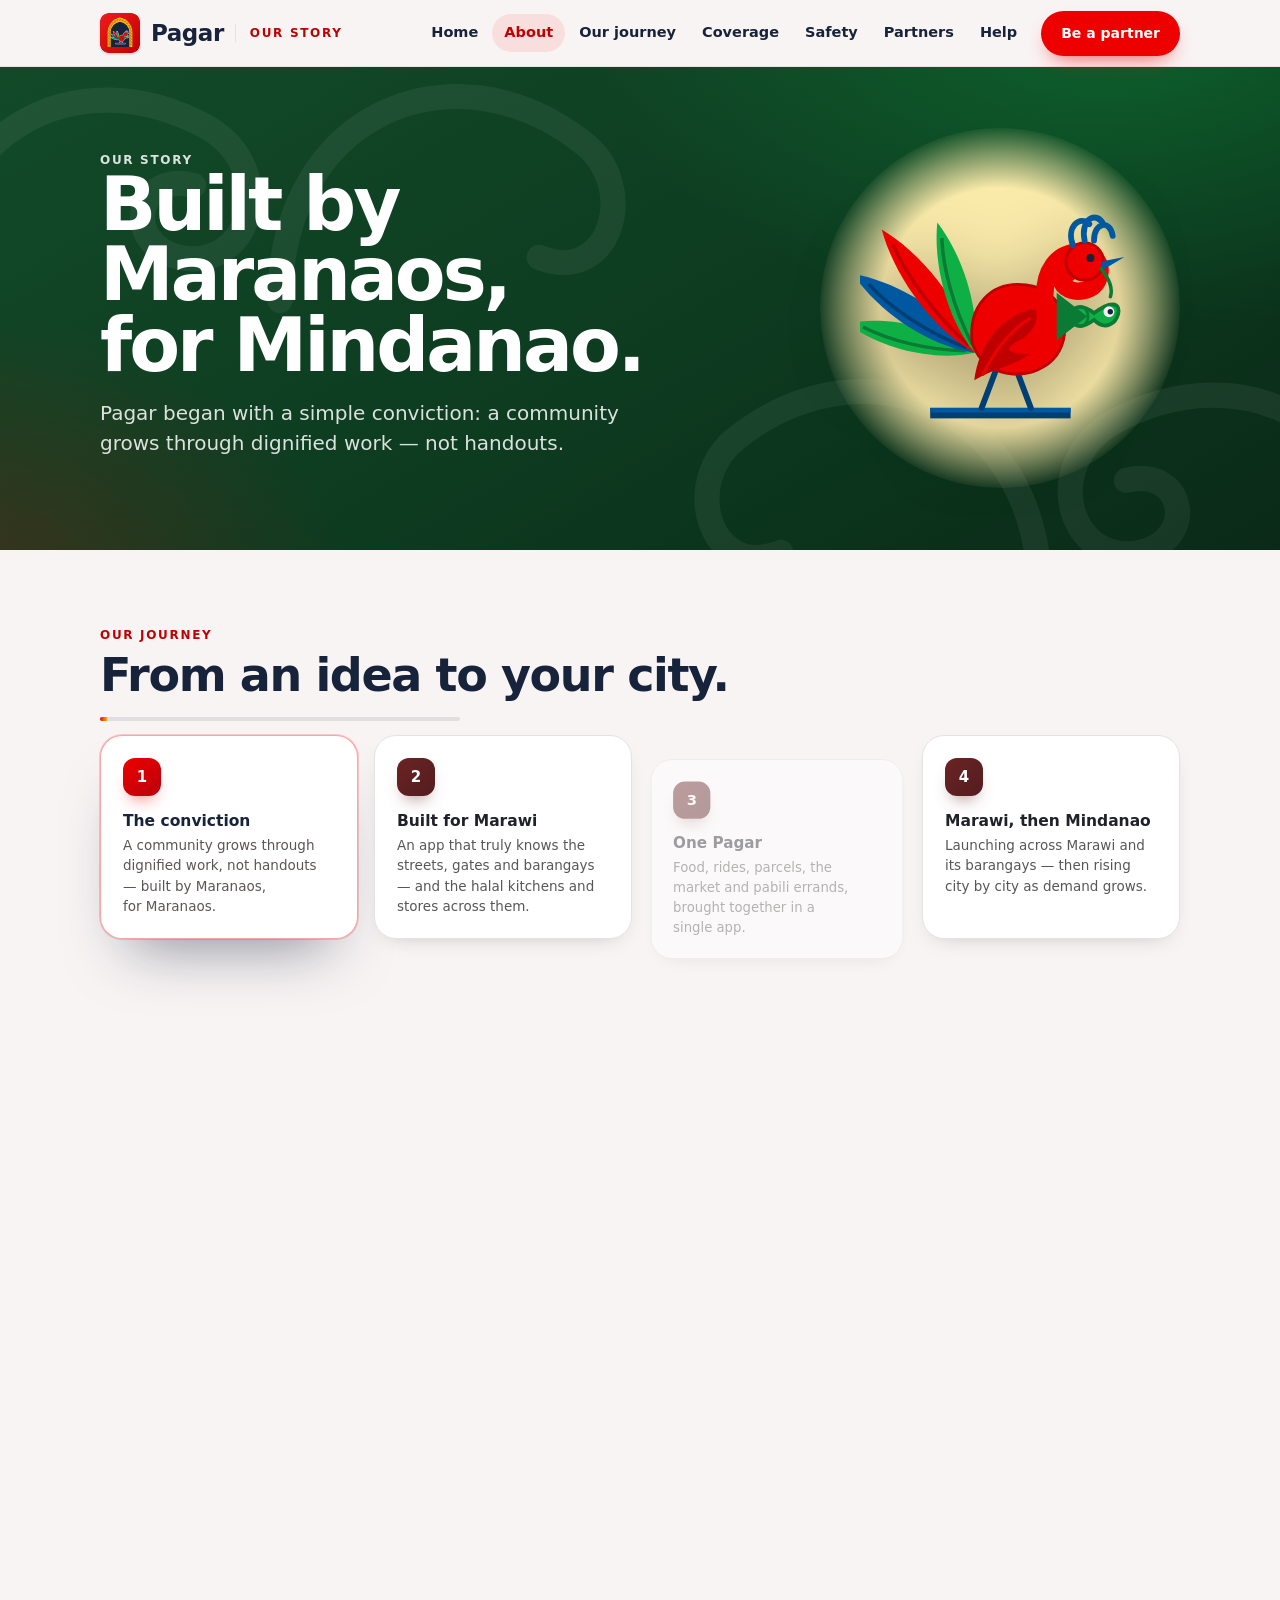
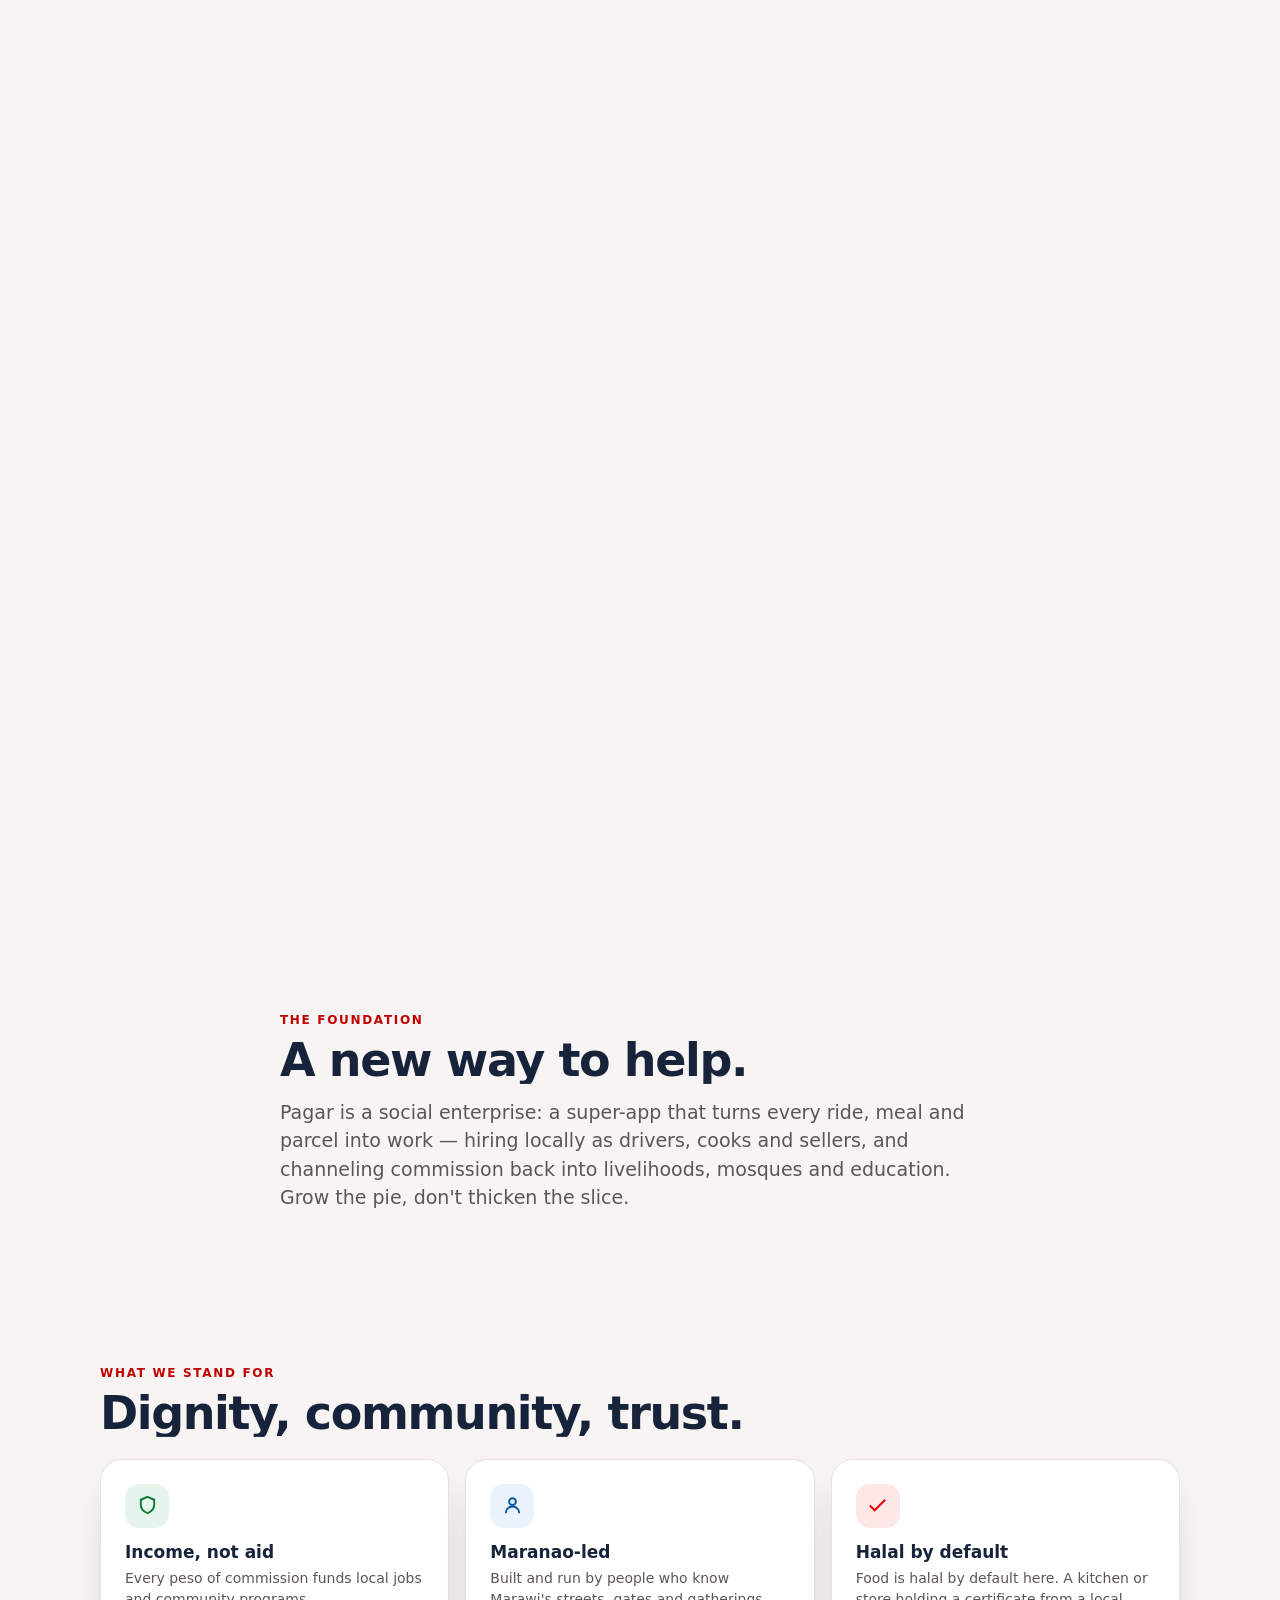
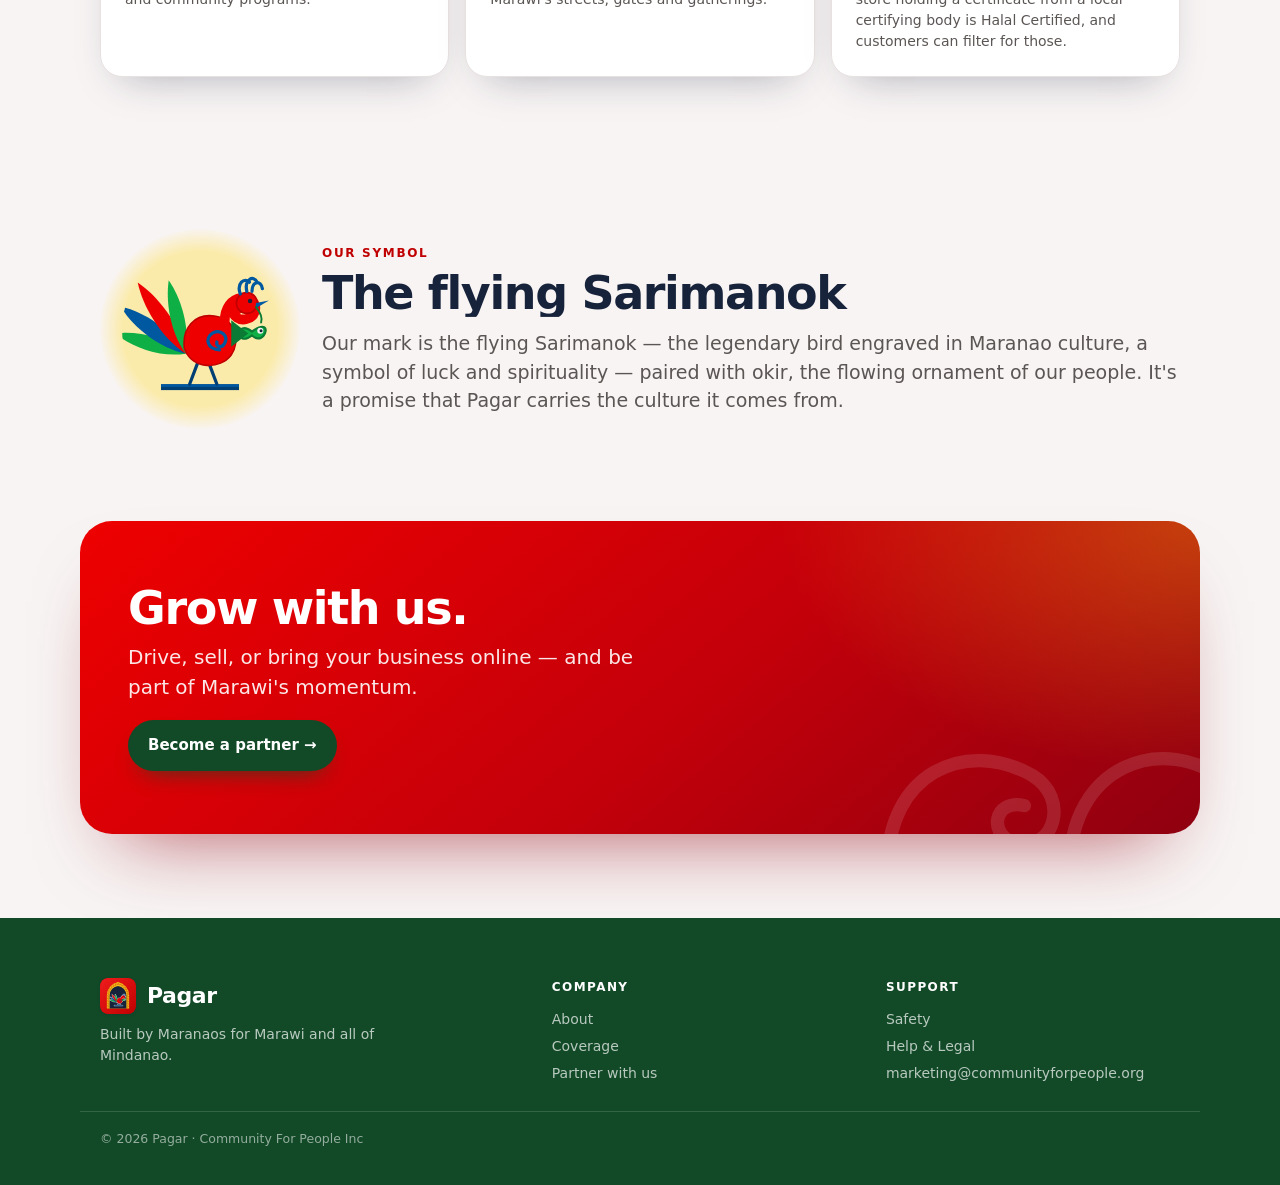
==== commit 63dd3956: "Sign-up forms send the code of the link a visitor came by The kick-off on 27 Nov cannot tell which f" ====
--- a/about.html
+++ b/about.html
@@ -173,6 +173,7 @@
   <div class="wrap legal"><span>© 2026 Pagar · Community For People Inc</span></div>
 </footer>
 <script src="assets/pagar.js"></script>
+<script src="assets/link-code.js"></script>
 <script src="assets/hash-target.js"></script>
 <script src="assets/nav.js"></script>
 <script src="assets/scene.js"></script>
--- a/assets/styles.css
+++ b/assets/styles.css
@@ -179,7 +179,7 @@
 .hero .lead{font-size:clamp(16px,1.7vw,20px)}
 @media(max-width:640px){.hero.ink:not(.block) .inner{padding-top:52px;padding-bottom:60px}}
 .hero .stats{gap:10px;display:grid;grid-template-columns:repeat(3,minmax(0,1fr));max-width:520px}
-@media(max-width:520px){.hero .stats .stat,.hero .stats .stat:last-child{padding:10px 10px;min-width:0}.hero .stats .n{font-size:22px}.hero .stats .l{letter-spacing:.04em;font-size:11px;overflow-wrap:anywhere}}
+@media(max-width:520px){.hero .stats .stat,.hero .stats .stat:last-child{padding:10px 8px;min-width:0}.hero .stats .n{font-size:22px}.hero .stats .l{letter-spacing:.02em;font-size:11px;overflow-wrap:normal;hyphens:none}}
 .hero .stats .stat,.hero .stats .stat:last-child{border:1px solid rgba(255,255,255,.22);background:rgba(255,255,255,.1);border-radius:16px;padding:12px 18px;margin:0;-webkit-backdrop-filter:blur(6px);backdrop-filter:blur(6px)}
 
 /* closing call-to-action bands (red) become a rounded card */
--- a/assets/motion.css
+++ b/assets/motion.css
@@ -101,3 +101,11 @@
 /* even lines: card headings balance, paragraphs avoid a lone last word (17 Nov 2026) */
 h1,h2.sec,main h3,.tooltitle{text-wrap:balance}
 main p,main li{text-wrap:pretty}
+/* hero stat boxes on phones: room for "BARANGAYS" on one line (the 18px padding in styles.css comes after its phone rule) */
+@media(max-width:520px){.hero .stats .stat,.hero .stats .stat:last-child{padding:10px 8px}}
+/* homepage hero pill on narrow phones: two tidy lines (dot, then the place, then the date under it)
+   instead of two side-by-side halves that each wrap ("COMING SOON TO · NOVEMBER / MARAWI 2026") */
+@media(max-width:440px){.homehero .pill{display:inline-grid;grid-template-columns:auto auto;column-gap:8px;row-gap:3px;align-items:center;border-radius:18px;padding:9px 16px}.homehero .pill .dot{grid-row:span 2}.homehero .pill>span:not(.dot){white-space:nowrap}}
+/* homepage hero on tablets: the phone, bird and tiles are placed from the right edge of their box; at
+   600-899px that box was the full width, so the whole picture hugged the right. Centre a box its own size. */
+@media(min-width:521px) and (max-width:899px){.homehero .herostage{width:100%;max-width:460px;margin-left:auto;margin-right:auto}}
